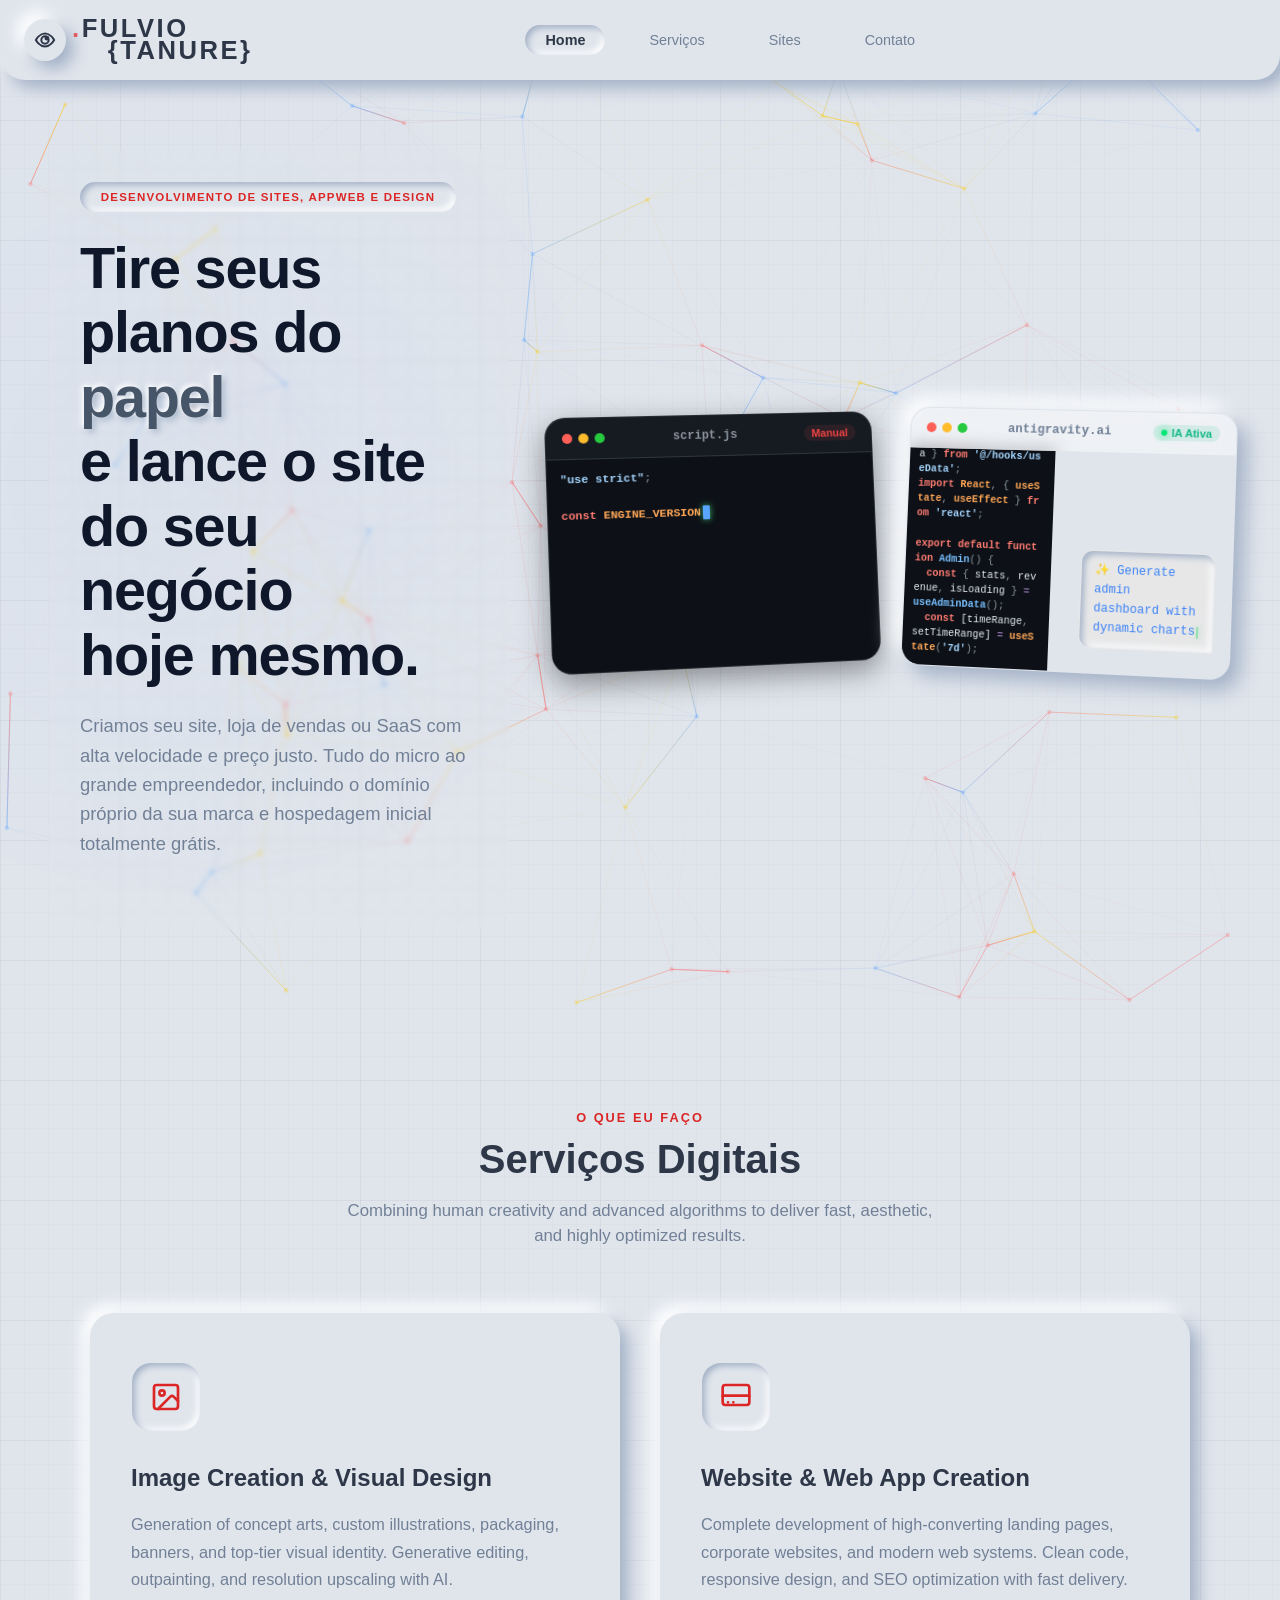
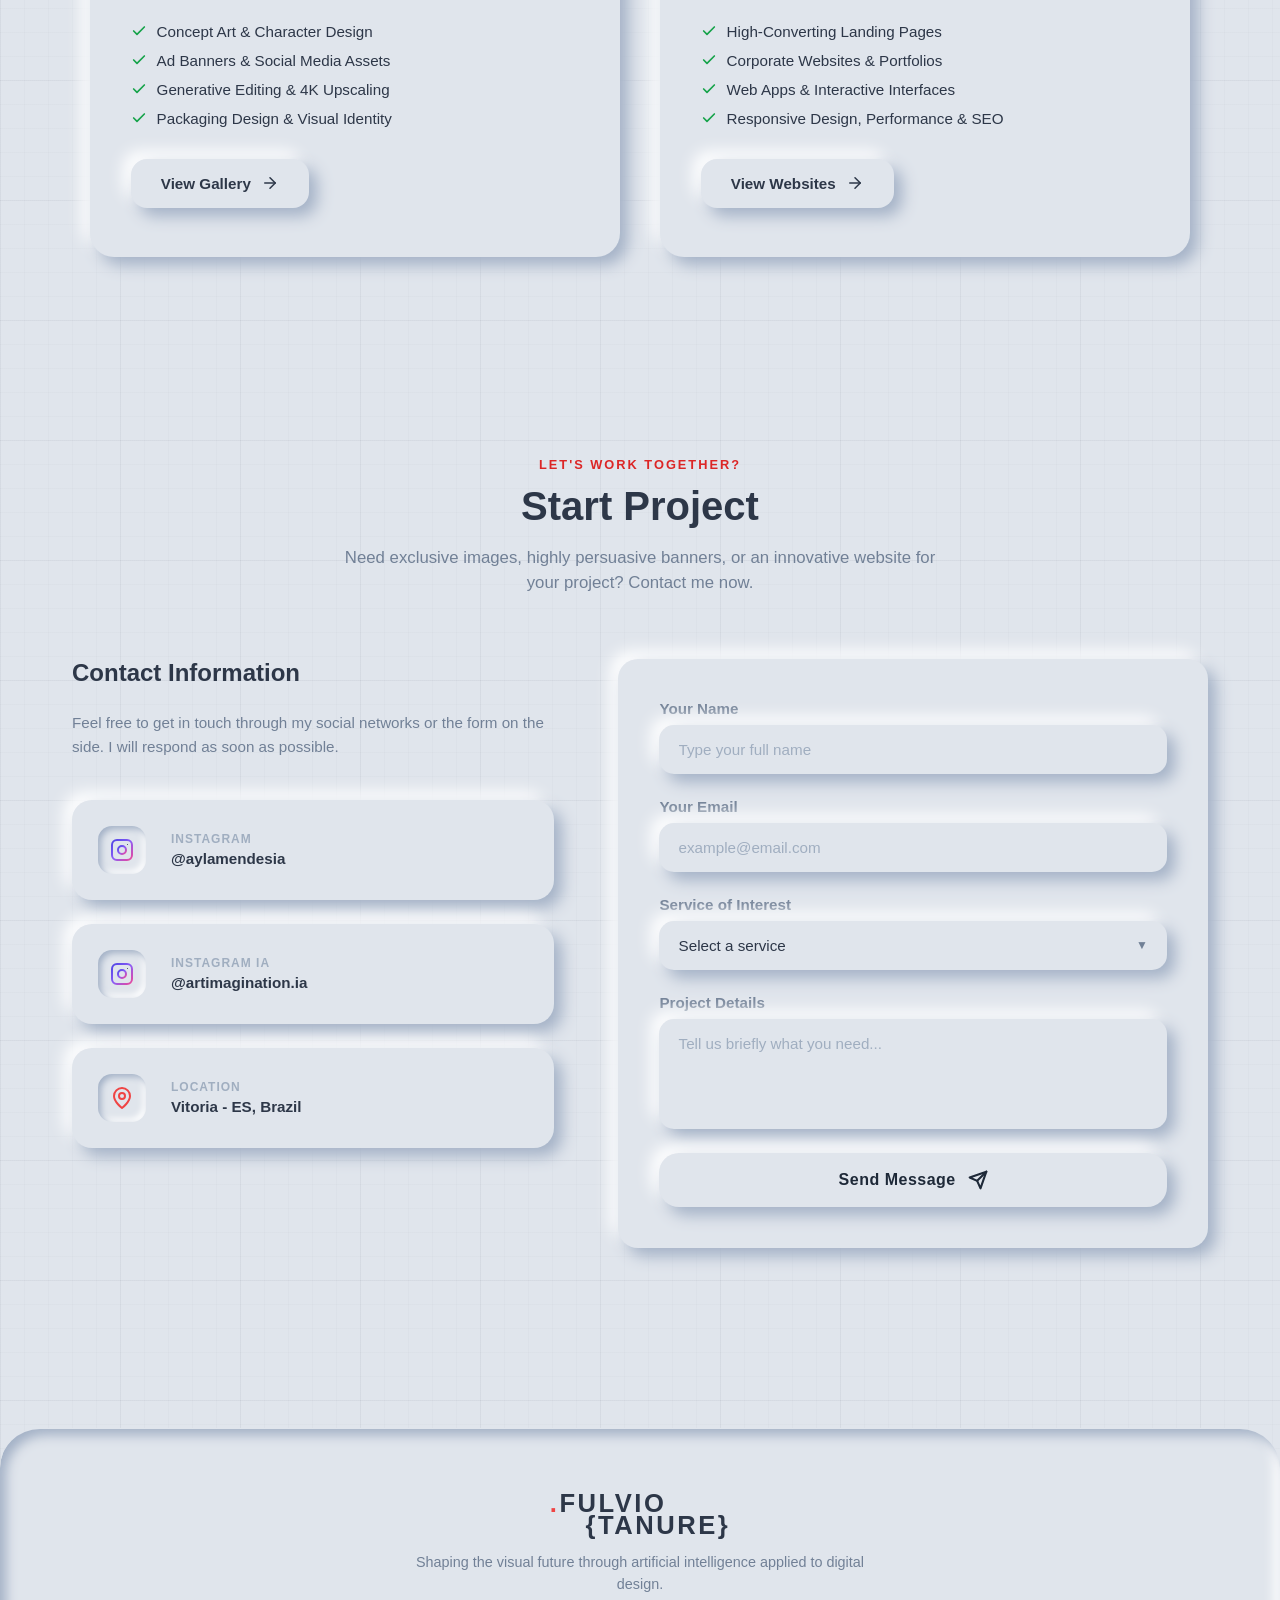
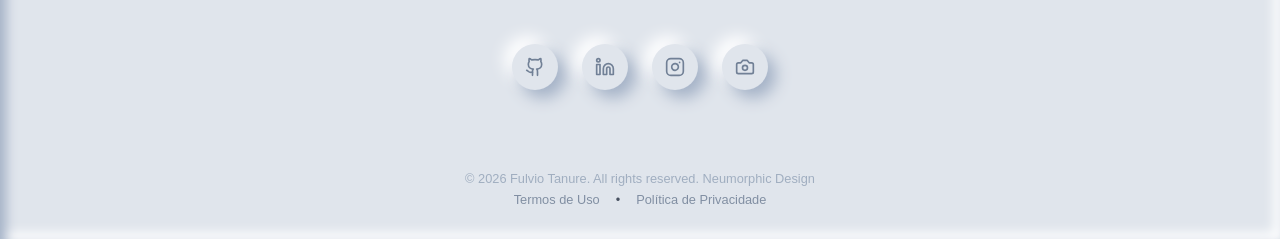
==== index.html @ 43467696 "feat: initialize portfolio site with photo collections, project assets, and core web pages" ====
<!DOCTYPE html>
<html lang="pt-BR">

<head>
    <meta charset="UTF-8">
    <meta name="viewport" content="width=device-width, initial-scale=1.0">
    <meta name="color-scheme" content="only light dark">
    <meta name="google-site-verification" content="googleee50579617c39c6c">
    <title>Fulvio Tanure | Design Digital, Criação de Sites & IA</title>
    <link rel="icon" type="image/png" href="img/favicon.png">
    <meta name="description"
        content="Portfólio de Fulvio Tanure - Especialista em criação de sites, lojas virtuais, SaaS, edição generativa e imagens de alto desempenho com Inteligência Artificial.">
    <meta name="keywords" content="Fulvio Tanure, Desenvolvimento de Sites, Criação de Sites, SaaS, AppWeb, Design por IA, Inteligência Artificial, Design Digital, wMacro, Fotografia, Vitória ES">
    <link rel="canonical" href="https://fulviotanure.com.br/">

    <!-- Open Graph / Facebook -->
    <meta property="og:type" content="website">
    <meta property="og:url" content="https://fulviotanure.com.br/">
    <meta property="og:title" content="Fulvio Tanure | Design Digital & IA">
    <meta property="og:description"
        content="Portfólio de Fulvio Tanure - Especialista em criação de imagens, banners, edição digital e sites de alto desempenho baseados em Inteligência Artificial.">
    <meta property="og:image" content="https://fulviotanure.com.br/img/concept-art-ratto.jpg">

    <!-- Twitter -->
    <meta property="twitter:card" content="summary_large_image">
    <meta property="twitter:url" content="https://fulviotanure.com.br/">
    <meta property="twitter:title" content="Fulvio Tanure | Design Digital & IA">
    <meta property="twitter:description"
        content="Portfólio de Fulvio Tanure - Especialista em criação de imagens, banners, edição digital e sites de alto desempenho baseados em Inteligência Artificial.">
    <meta property="twitter:image" content="https://fulviotanure.com.br/img/concept-art-ratto.jpg">

    <!-- Structured Data (JSON-LD) -->
    <script type="application/ld+json">
    {
      "@context": "https://schema.org",
      "@type": "Person",
      "name": "Fulvio Tanure",
      "url": "https://fulviotanure.com.br",
      "image": "https://fulviotanure.com.br/img/favicon.png",
      "sameAs": [
        "https://github.com/Fulviotanure",
        "https://www.instagram.com/tanure_photo",
        "https://www.instagram.com/aylamendesia",
        "https://www.instagram.com/artimagination.ia"
      ],
      "jobTitle": "Designer Digital & Especialista em Inteligência Artificial",
      "worksFor": {
        "@type": "Organization",
        "name": "Fulvio Tanure"
      },
      "address": {
        "@type": "PostalAddress",
        "addressLocality": "Vitória",
        "addressRegion": "ES",
        "addressCountry": "BR"
      }
    }
    </script>
    <!-- Google Fonts -->
    <link rel="preconnect" href="https://fonts.googleapis.com">
    <link rel="preconnect" href="https://fonts.gstatic.com" crossorigin>
    <link
        href="https://fonts.googleapis.com/css2?family=Outfit:wght@300;400;500;600;700;800&family=Inter:wght@300;400;500;600;700&display=swap"
        rel="stylesheet">
    <!-- Custom CSS -->
    <link rel="stylesheet" href="css/style.css?v=2.0">
    <link rel="stylesheet" href="css/home.css?v=2.0">
    <link rel="stylesheet" href="css/services.css?v=2.0">
    <link rel="stylesheet" href="css/portfolio.css?v=2.0">
    <link rel="stylesheet" href="css/contact.css?v=2.0">
</head>

<body class="light-theme">
    <!-- Skip Link para Navegação por Teclado -->
    <a href="#main-content" class="skip-link" data-i18n="accessibility.skip_link">Pular para o conteúdo principal</a>

    <!-- Background Elements for Glow Effects -->
    <div class="glow-bg glow-1"></div>
    <div class="glow-bg glow-2"></div>

    <!-- Global SVG Gradient Definitions (used by service & contact icons) -->
    <svg width="0" height="0" style="position:absolute;">
        <defs>
            <linearGradient id="avatar-grad" x1="0%" y1="0%" x2="100%" y2="100%">
                <stop offset="0%" stop-color="#4f46e5" />
                <stop offset="50%" stop-color="#8b5cf6" />
                <stop offset="100%" stop-color="#ec4899" />
            </linearGradient>
        </defs>
    </svg>

    <header class="header">
        <!-- High Contrast Toggle (Far Left Corner) -->
        <label class="toggle toggle-high-contrast" aria-label="Alternar alto contraste">
            <input type="checkbox" id="contrast-toggle-btn">
            <span class="button"></span>
            <span class="label">
                <svg aria-hidden="true" xmlns="http://www.w3.org/2000/svg" width="32" height="32" viewBox="0 0 24 24"
                    fill="none" stroke="currentColor" stroke-width="2.2" stroke-linecap="round" stroke-linejoin="round">
                    <path d="M2 12s4-7 10-7 10 7 10 7-4 7-10 7-10-7-10-7Z" />
                    <circle cx="12" cy="12" r="4" />
                    <circle cx="14" cy="10" r="1.5" fill="currentColor" />
                </svg>
            </span>
        </label>
        <div class="header-container">
            <div class="header-brand">
                <a href="#home" class="logo" id="logo-nav">
                    <span class="logo-line-1"><span class="logo-dot">.</span>FULVIO</span>
                    <span class="logo-line-2">{TANURE}</span>
                </a>
            </div>

            <!-- Central Nav Menu Pill (per reference image) -->
            <nav class="nav-menu nav-menu-pill" id="nav-menu">
                <a href="#home" class="nav-link active">Home</a>
                <a href="#services" class="nav-link">Serviços</a>
                <div class="nav-dropdown">
                    <a href="#portfolio" class="nav-link nav-dropdown-trigger">
                        Sites
                    </a>
                    <div class="nav-dropdown-menu">
                        <a href="PAGINAS/SITE_WMACRO/index.html" class="nav-dropdown-item">WMacro</a>
                        <a href="PAGINAS/SITE_FOTO/index.html" class="nav-dropdown-item">Fotografia</a>
                    </div>
                </div>
                <a href="#contact" class="nav-link">Contato</a>
            </nav>

            <div class="header-actions">

                <!-- Mobile Menu Button -->
                <button class="mobile-toggle" id="mobile-toggle" aria-label="Abrir menu" aria-expanded="false"
                    aria-controls="nav-menu">
                    <svg class="hamburger" viewBox="0 0 100 100" width="30" aria-hidden="true">
                        <line class="line top" x1="20" y1="35" x2="80" y2="35" stroke="currentColor" stroke-width="6"
                            stroke-linecap="round"></line>
                        <line class="line middle" x1="20" y1="50" x2="80" y2="50" stroke="currentColor" stroke-width="6"
                            stroke-linecap="round"></line>
                        <line class="line bottom" x1="20" y1="65" x2="80" y2="65" stroke="currentColor" stroke-width="6"
                            stroke-linecap="round"></line>
                    </svg>
                </button>
            </div>
        </div>
    </header>

    <main class="main-content" id="main-content">
        <!-- HERO SECTION -->
        <section id="home" class="hero-section">
            <canvas id="constellation-canvas" aria-hidden="true"></canvas>
            <div class="hero-container">
                <div class="hero-text-block">
                    <div class="tag-badge">DESENVOLVIMENTO DE SITES, APPWEB E DESIGN</div>
                    <h1 class="hero-title">
                        Tire seus planos do <span class="text-raised">papel</span><br>
                        e lance o site do seu negócio<br>
                        hoje mesmo.
                    </h1>
                    <p class="hero-subtitle">
                        Criamos seu site, loja de vendas ou SaaS com alta velocidade e preço justo.
                        Tudo do micro ao grande empreendedor, incluindo o domínio próprio da sua marca e
                        hospedagem inicial totalmente grátis.
                    </p>
                </div>

                <!-- HERO FLOATING NEUMORPHIC COMPARISON CARDS -->
                <div class="hero-floating-cards-wrapper">
                    <!-- CARD 1: TRADITIONAL DEVELOPMENT (BLACK THEME WITH REALTIME TYPEWRITER) -->
                    <div class="hero-card hero-card-trad btn-neu dark-code-card">
                        <div class="hero-card-header">
                            <div class="mac-dots">
                                <span class="mac-dot red"></span>
                                <span class="mac-dot yellow"></span>
                                <span class="mac-dot green"></span>
                            </div>
                            <span class="hero-card-title">script.js</span>
                            <span class="hero-card-badge badge-trad">Manual</span>
                        </div>
                        <div class="hero-card-body dark-code-body" id="trad-code-body">
                            <!-- Code typed in real-time by JS -->
                        </div>
                    </div>

                    <!-- CARD 2: AI-POWERED DEVELOPMENT -->
                    <div class="hero-card hero-card-ai btn-neu">
                        <div class="hero-card-header">
                            <div class="mac-dots">
                                <span class="mac-dot red"></span>
                                <span class="mac-dot yellow"></span>
                                <span class="mac-dot green"></span>
                            </div>
                            <span class="hero-card-title">antigravity.ai</span>
                            <span class="hero-card-badge badge-ai">
                                <span class="pulse-dot"></span> IA Ativa
                            </span>
                        </div>
                        <div class="hero-card-body ai-split-layout">
                            <div class="ai-split-left">
                                <div class="ai-fast-code dark-code-body" id="ai-fast-code"></div>
                                <div class="ai-vibe-preview" id="ai-vibe-preview" style="display: none;"></div>
                            </div>
                            <div class="ai-split-right">
                                <div class="ai-chat-bubble">
                                    <span class="ai-icon">✨</span>
                                    <span class="ai-prompt-text" id="ai-prompt-text"></span>
                                </div>
                            </div>
                        </div>
                    </div>
                </div>
            </div>
        </section>

        <!-- SERVICES SECTION -->
        <section id="services" class="services-section">
            <div class="container-width">
                <div class="section-header text-center">
                    <span class="sub-title">O QUE EU FAÇO</span>
                    <h2 class="section-title">Serviços Digitais</h2>
                    <p class="section-desc" data-i18n="services.desc">
                        Combinando criatividade humana e algoritmos avançados para entregar resultados rápidos,
                        estéticos e altamente otimizados.
                    </p>
                </div>

                <div class="services-grid">
                    <!-- Service 1: Criação de Imagens -->
                    <div class="service-card btn-neu">
                        <div class="service-card-header">
                            <div class="service-icon-wrapper">
                                <svg xmlns="http://www.w3.org/2000/svg" width="32" height="32" viewBox="0 0 24 24"
                                    fill="none" stroke="#dc2626" stroke-width="2" stroke-linecap="round"
                                    stroke-linejoin="round" class="service-icon">
                                    <rect width="18" height="18" x="3" y="3" rx="2" ry="2" />
                                    <circle cx="9" cy="9" r="2" />
                                    <path d="m21 15-3.086-3.086a2 2 0 0 0-2.828 0L6 21" />
                                </svg>
                            </div>
                            <h3 class="service-card-title" data-i18n="services.s1_title">Criação de Imagens & Design
                                Visual</h3>
                            <p class="service-card-text" data-i18n="services.s1_text">
                                Geração de artes conceituais, ilustrações personalizadas, embalagens, banners e
                                identidade visual de alto nível. Edição generativa, expansão de bordas e aumento de
                                resolução com IA.
                            </p>
                            <ul class="service-features-list">
                                <li class="service-feature-item">
                                    <svg class="service-feature-icon" xmlns="http://www.w3.org/2000/svg" width="16"
                                        height="16" viewBox="0 0 24 24" fill="none" stroke="#16a34a" stroke-width="2.5"
                                        stroke-linecap="round" stroke-linejoin="round">
                                        <polyline points="20 6 9 17 4 12"></polyline>
                                    </svg>
                                    <span data-i18n="services.s1_f1">Concept Art & Character Design</span>
                                </li>
                                <li class="service-feature-item">
                                    <svg class="service-feature-icon" xmlns="http://www.w3.org/2000/svg" width="16"
                                        height="16" viewBox="0 0 24 24" fill="none" stroke="#16a34a" stroke-width="2.5"
                                        stroke-linecap="round" stroke-linejoin="round">
                                        <polyline points="20 6 9 17 4 12"></polyline>
                                    </svg>
                                    <span data-i18n="services.s1_f2">Banners Publicitários & Social Media</span>
                                </li>
                                <li class="service-feature-item">
                                    <svg class="service-feature-icon" xmlns="http://www.w3.org/2000/svg" width="16"
                                        height="16" viewBox="0 0 24 24" fill="none" stroke="#16a34a" stroke-width="2.5"
                                        stroke-linecap="round" stroke-linejoin="round">
                                        <polyline points="20 6 9 17 4 12"></polyline>
                                    </svg>
                                    <span data-i18n="services.s1_f3">Edição Generativa & Upscaling 4K</span>
                                </li>
                                <li class="service-feature-item">
                                    <svg class="service-feature-icon" xmlns="http://www.w3.org/2000/svg" width="16"
                                        height="16" viewBox="0 0 24 24" fill="none" stroke="#16a34a" stroke-width="2.5"
                                        stroke-linecap="round" stroke-linejoin="round">
                                        <polyline points="20 6 9 17 4 12"></polyline>
                                    </svg>
                                    <span data-i18n="services.s1_f4">Design de Embalagens & Identidade Visual</span>
                                </li>
                            </ul>
                        </div>
                        <button id="btn-open-gallery" class="service-card-btn btn-neu" type="button">
                            <span data-i18n="services.btn_gallery">Ver Galeria</span>
                            <svg class="btn-icon" xmlns="http://www.w3.org/2000/svg" width="18" height="18"
                                viewBox="0 0 24 24" fill="none" stroke="currentColor" stroke-width="2"
                                stroke-linecap="round" stroke-linejoin="round">
                                <line x1="5" y1="12" x2="19" y2="12"></line>
                                <polyline points="12 5 19 12 12 19"></polyline>
                            </svg>
                        </button>
                    </div>

                    <!-- Service 2: Criação de Sites -->
                    <div class="service-card btn-neu">
                        <div class="service-card-header">
                            <div class="service-icon-wrapper">
                                <svg xmlns="http://www.w3.org/2000/svg" width="32" height="32" viewBox="0 0 24 24"
                                    fill="none" stroke="#dc2626" stroke-width="2" stroke-linecap="round"
                                    stroke-linejoin="round" class="service-icon">
                                    <rect width="20" height="15" x="2" y="3" rx="2" />
                                    <line x1="2" x2="22" y1="11" y2="11" />
                                    <path d="M6 16h.01M10 16h.01" />
                                </svg>
                            </div>
                            <h3 class="service-card-title" data-i18n="services.s2_title">Criação de Sites & Web Apps
                            </h3>
                            <p class="service-card-text" data-i18n="services.s2_text">
                                Desenvolvimento completo de landing pages de alta conversão, sites institucionais e
                                sistemas web modernos. Código limpo, design responsivo e otimização para SEO com entrega
                                rápida.
                            </p>
                            <ul class="service-features-list">
                                <li class="service-feature-item">
                                    <svg class="service-feature-icon" xmlns="http://www.w3.org/2000/svg" width="16"
                                        height="16" viewBox="0 0 24 24" fill="none" stroke="#16a34a" stroke-width="2.5"
                                        stroke-linecap="round" stroke-linejoin="round">
                                        <polyline points="20 6 9 17 4 12"></polyline>
                                    </svg>
                                    <span data-i18n="services.s2_f1">Landing Pages de Alta Conversão</span>
                                </li>
                                <li class="service-feature-item">
                                    <svg class="service-feature-icon" xmlns="http://www.w3.org/2000/svg" width="16"
                                        height="16" viewBox="0 0 24 24" fill="none" stroke="#16a34a" stroke-width="2.5"
                                        stroke-linecap="round" stroke-linejoin="round">
                                        <polyline points="20 6 9 17 4 12"></polyline>
                                    </svg>
                                    <span data-i18n="services.s2_f2">Sites Institucionais & Portfólios</span>
                                </li>
                                <li class="service-feature-item">
                                    <svg class="service-feature-icon" xmlns="http://www.w3.org/2000/svg" width="16"
                                        height="16" viewBox="0 0 24 24" fill="none" stroke="#16a34a" stroke-width="2.5"
                                        stroke-linecap="round" stroke-linejoin="round">
                                        <polyline points="20 6 9 17 4 12"></polyline>
                                    </svg>
                                    <span data-i18n="services.s2_f3">Web Apps & Interfaces Interativas</span>
                                </li>
                                <li class="service-feature-item">
                                    <svg class="service-feature-icon" xmlns="http://www.w3.org/2000/svg" width="16"
                                        height="16" viewBox="0 0 24 24" fill="none" stroke="#16a34a" stroke-width="2.5"
                                        stroke-linecap="round" stroke-linejoin="round">
                                        <polyline points="20 6 9 17 4 12"></polyline>
                                    </svg>
                                    <span data-i18n="services.s2_f4">Design Responsivo, Performance & SEO</span>
                                </li>
                            </ul>
                        </div>
                        <button id="btn-open-sites" class="service-card-btn btn-neu" type="button">
                            <span data-i18n="services.btn_sites">Ver Sites</span>
                            <svg class="btn-icon" xmlns="http://www.w3.org/2000/svg" width="18" height="18"
                                viewBox="0 0 24 24" fill="none" stroke="currentColor" stroke-width="2"
                                stroke-linecap="round" stroke-linejoin="round">
                                <line x1="5" y1="12" x2="19" y2="12"></line>
                                <polyline points="12 5 19 12 12 19"></polyline>
                            </svg>
                        </button>
                    </div>
                </div>
            </div>
        </section>

        <!-- CONTACT SECTION -->
        <section id="contact" class="contact-section">
            <div class="container-width">
                <div class="section-header text-center">
                    <span class="sub-title" data-i18n="contact.sub">VAMOS TRABALHAR JUNTOS?</span>
                    <h2 class="section-title" data-i18n="contact.title">Iniciar Projeto</h2>
                    <p class="section-desc" data-i18n="contact.desc">
                        Precisa de imagens exclusivas, banners altamente persuasivos ou de um site inovador para o seu
                        projeto? Entre em contato agora.
                    </p>
                </div>

                <div class="contact-grid">
                    <div class="contact-info-block">
                        <h3 class="info-title" data-i18n="contact.info_title">Informações de Contato</h3>
                        <p class="info-desc" data-i18n="contact.info_desc">Sinta-se livre para entrar em contato através
                            das minhas redes ou do formulário ao lado. Responderemos o mais breve possível.</p>

                        <div class="contact-cards-stack">
                            <a href="https://www.instagram.com/aylamendesia?utm_source=qr&igsh=dGhhbnByc2MzbnNy"
                                target="_blank" rel="noopener noreferrer" class="contact-info-card btn-neu">
                                <div class="info-card-icon">
                                    <svg xmlns="http://www.w3.org/2000/svg" width="24" height="24" viewBox="0 0 24 24"
                                        fill="none" stroke="url(#avatar-grad)" stroke-width="2" stroke-linecap="round"
                                        stroke-linejoin="round">
                                        <rect x="2" y="2" width="20" height="20" rx="5" ry="5" />
                                        <circle cx="12" cy="12" r="4" />
                                        <circle cx="17.5" cy="6.5" r="0.5" fill="currentColor" stroke="none" />
                                    </svg>
                                </div>
                                <div class="info-card-content">
                                    <span class="info-label">Instagram</span>
                                    <span class="info-value">@aylamendesia</span>
                                </div>
                            </a>

                            <a href="https://www.instagram.com/artimagination.ia?utm_source=qr&igsh=MTVlbXhjYnJoaWRzOA=="
                                target="_blank" rel="noopener noreferrer" class="contact-info-card btn-neu">
                                <div class="info-card-icon">
                                    <svg xmlns="http://www.w3.org/2000/svg" width="24" height="24" viewBox="0 0 24 24"
                                        fill="none" stroke="url(#avatar-grad)" stroke-width="2" stroke-linecap="round"
                                        stroke-linejoin="round">
                                        <rect x="2" y="2" width="20" height="20" rx="5" ry="5" />
                                        <circle cx="12" cy="12" r="4" />
                                        <circle cx="17.5" cy="6.5" r="0.5" fill="currentColor" stroke="none" />
                                    </svg>
                                </div>
                                <div class="info-card-content">
                                    <span class="info-label">Instagram IA</span>
                                    <span class="info-value">@artimagination.ia</span>
                                </div>
                            </a>

                            <a href="https://maps.google.com/?q=Vitória+-+ES,+Brasil" target="_blank"
                                rel="noopener noreferrer" class="contact-info-card btn-neu">
                                <div class="info-card-icon">
                                    <svg xmlns="http://www.w3.org/2000/svg" width="24" height="24" viewBox="0 0 24 24"
                                        fill="none" stroke="#ef4444" stroke-width="2" stroke-linecap="round"
                                        stroke-linejoin="round">
                                        <path d="M20 10c0 6-8 12-8 12s-8-6-8-12a8 8 0 0 1 16 0Z" />
                                        <circle cx="12" cy="10" r="3" />
                                    </svg>
                                </div>
                                <div class="info-card-content">
                                    <span class="info-label" data-i18n="contact.card_location_label">Localização</span>
                                    <span class="info-value" data-i18n="contact.card_location_value">Vitória - ES,
                                        Brasil</span>
                                </div>
                            </a>
                        </div>
                    </div>

                    <div class="contact-form-block">
                        <form id="contact-form" class="contact-form btn-neu">
                            <div class="form-row">
                                <div class="form-group">
                                    <label for="form-name" class="input-label" data-i18n="contact.form_name_label">Seu
                                        Nome</label>
                                    <input type="text" id="form-name" class="input" required
                                        data-i18n-placeholder="contact.form_name_placeholder"
                                        placeholder="Digite seu nome completo">
                                </div>
                            </div>

                            <div class="form-row">
                                <div class="form-group">
                                    <label for="form-email" class="input-label" data-i18n="contact.form_email_label">Seu
                                        E-mail</label>
                                    <input type="email" id="form-email" class="input" required
                                        data-i18n-placeholder="contact.form_email_placeholder"
                                        placeholder="exemplo@email.com">
                                </div>
                            </div>

                            <div class="form-row">
                                <div class="form-group">
                                    <label for="form-service" class="input-label"
                                        data-i18n="contact.form_service_label">Serviço de Interesse</label>
                                    <div class="custom-select-wrapper" id="custom-service-select">
                                        <div class="custom-select-trigger input select-neu">
                                            <span class="custom-select-text"
                                                data-i18n="contact.form_service_placeholder">Selecione um serviço</span>
                                            <span class="custom-select-arrow">▼</span>
                                        </div>
                                        <div class="custom-select-options"
                                            style="box-shadow: 0 10px 25px rgba(0,0,0,0.1); border: 1px solid var(--border-color);">
                                            <div class="custom-option" data-value="images"
                                                data-i18n="contact.form_service_images">Criação de Imagens e Arte
                                                Digital</div>
                                            <div class="custom-option" data-value="banners"
                                                data-i18n="contact.form_service_banners">Design de Banners & Anúncios
                                            </div>
                                            <div class="custom-option" data-value="editing"
                                                data-i18n="contact.form_service_editing">Edição e Tratamento de Imagens
                                            </div>
                                            <div class="custom-option" data-value="sites"
                                                data-i18n="contact.form_service_sites">Desenvolvimento de Websites</div>
                                            <div class="custom-option" data-value="other"
                                                data-i18n="contact.form_service_other">Outro Projeto Baseado em IA</div>
                                        </div>
                                        <input type="hidden" id="form-service" required>
                                    </div>
                                </div>
                            </div>

                            <div class="form-row">
                                <div class="form-group">
                                    <label for="form-message" class="input-label"
                                        data-i18n="contact.form_message_label">Detalhes do seu Projeto</label>
                                    <textarea id="form-message" class="input" required
                                        data-i18n-placeholder="contact.form_message_placeholder"
                                        placeholder="Conte-nos brevemente o que você precisa..."></textarea>
                                </div>
                            </div>

                            <button type="submit" class="btn btn-creations btn-neu btn-block">
                                <span class="btn-text" data-i18n="contact.form_send">Enviar Mensagem</span>
                                <svg class="btn-icon btn-icon-send" xmlns="http://www.w3.org/2000/svg" width="20"
                                    height="20" viewBox="0 0 24 24" fill="none" stroke="currentColor" stroke-width="2.5"
                                    stroke-linecap="round" stroke-linejoin="round">
                                    <line x1="22" y1="2" x2="11" y2="13" />
                                    <polygon points="22 2 15 22 11 13 2 9 22 2" />
                                </svg>
                            </button>
                        </form>
                    </div>
                </div>
            </div>
        </section>

        <!-- FOOTER -->
        <footer class="footer btn-neu inset">
            <div class="footer-container">
                <div class="footer-branding">
                    <a href="#home" class="logo">
                        <span class="logo-line-1"><span class="logo-dot">.</span>FULVIO</span>
                        <span class="logo-line-2">{TANURE}</span>
                    </a>
                    <p class="footer-motto" data-i18n="footer.motto">Modelando o futuro visual através da inteligência
                        artificial aplicada ao design digital.</p>
                </div>

                <div class="footer-socials">
                    <!-- Social Links -->
                    <a href="https://github.com/Fulviotanure" target="_blank" rel="noopener noreferrer"
                        class="social-icon btn-neu" aria-label="GitHub">
                        <svg xmlns="http://www.w3.org/2000/svg" width="20" height="20" viewBox="0 0 24 24" fill="none"
                            stroke="currentColor" stroke-width="2" stroke-linecap="round" stroke-linejoin="round">
                            <path
                                d="M15 22v-4a4.8 4.8 0 0 0-1-3.5c3 0 6-2 6-5.5.08-1.25-.27-2.48-1-3.5.28-1.15.28-2.35 0-3.5 0 0-1 0-3 1.5-2.64-.5-5.36-.5-8 0C6 2 5 2 5 2c-.3 1.15-.3 2.35 0 3.5A5.403 5.403 0 0 0 4 9c0 3.5 3 5.5 6 5.5-.39.49-.68 1.05-.85 1.65-.17.6-.22 1.23-.15 1.85v4" />
                            <path d="M9 18c-4.51 2-5-2-7-2" />
                        </svg>
                    </a>
                    <a href="https://www.linkedin.com/in/fulvio-tanure-78064a66/" target="_blank"
                        rel="noopener noreferrer" class="social-icon btn-neu" aria-label="LinkedIn">
                        <svg xmlns="http://www.w3.org/2000/svg" width="20" height="20" viewBox="0 0 24 24" fill="none"
                            stroke="currentColor" stroke-width="2" stroke-linecap="round" stroke-linejoin="round">
                            <path d="M16 8a6 6 0 0 1 6 6v7h-4v-7a2 2 0 0 0-2-2 2 2 0 0 0-2 2v7h-4v-7a6 6 0 0 1 6-6z" />
                            <rect width="4" height="12" x="2" y="9" />
                            <circle cx="4" cy="4" r="2" />
                        </svg>
                    </a>
                    <a href="https://www.instagram.com/tanure_photo" target="_blank" rel="noopener noreferrer"
                        class="social-icon btn-neu" aria-label="Instagram @tanure_photo">
                        <svg xmlns="http://www.w3.org/2000/svg" width="20" height="20" viewBox="0 0 24 24" fill="none"
                            stroke="currentColor" stroke-width="2" stroke-linecap="round" stroke-linejoin="round">
                            <rect width="20" height="20" x="2" y="2" rx="5" ry="5" />
                            <path d="M16 11.37A4 4 0 1 1 12.63 8 4 4 0 0 1 16 11.37z" />
                            <line x1="17.5" x2="17.51" y1="6.5" y2="6.5" />
                        </svg>
                    </a>
                    <a href="PAGINAS/SITE_FOTO/index.html" class="social-icon btn-neu"
                        aria-label="Portfólio de Fotografia" title="Ver portfólio fotográfico">
                        <svg xmlns="http://www.w3.org/2000/svg" width="20" height="20" viewBox="0 0 24 24" fill="none"
                            stroke="currentColor" stroke-width="2" stroke-linecap="round" stroke-linejoin="round">
                            <path
                                d="M14.5 4h-5L7 7H4a2 2 0 0 0-2 2v9a2 2 0 0 0 2 2h16a2 2 0 0 0 2-2V9a2 2 0 0 0-2-2h-3l-2.5-3z" />
                            <circle cx="12" cy="13" r="3" />
                        </svg>
                    </a>
                </div>

                <div class="footer-bottom">
                    <p data-i18n="footer.copy">© 2026 Fulvio Tanure. Todos os direitos reservados.</p>
                    <div class="footer-legal-links" style="margin-top: 6px; font-size: 0.8rem; display: flex; gap: 1rem; justify-content: center; opacity: 0.85;">
                        <a href="termos.html" style="color: var(--text-secondary); text-decoration: none; transition: color 0.2s ease;">Termos de Uso</a>
                        <span>•</span>
                        <a href="privacidade.html" style="color: var(--text-secondary); text-decoration: none; transition: color 0.2s ease;">Política de Privacidade</a>
                    </div>
                </div>
            </div>
        </footer>

        <!-- GALLERY 3x2 LIST MODAL -->
        <div id="gallery-list-modal" class="modal-overlay">
            <div class="gallery-modal-card btn-neu">
                <div class="gallery-modal-header">
                    <h2 class="gallery-modal-title" data-i18n="gallery.modal_title">Galeria de Imagens</h2>
                    <button id="gallery-modal-close" class="modal-close-btn btn-neu" aria-label="Fechar">
                        <svg xmlns="http://www.w3.org/2000/svg" width="24" height="24" viewBox="0 0 24 24" fill="none"
                            stroke="currentColor" stroke-width="2" stroke-linecap="round" stroke-linejoin="round">
                            <line x1="18" y1="6" x2="6" y2="18"></line>
                            <line x1="6" y1="6" x2="18" y2="18"></line>
                        </svg>
                    </button>
                </div>
                <div class="gallery-grid-3x2">
                    <!-- Item 1 -->
                    <div class="gallery-grid-item btn-neu" data-item-id="1" data-title="Arte Conceito"
                        data-img="img/concept-art-ratto.jpg"
                        data-desc="A Arte Conceito é o alicerce visual para a idealização de universos, cenários e personagens. Através da exploração de formas, proporções, atmosferas e vestimentas, este processo estabelece a direção artística e a identidade estética fundamentais que guiarão toda a produção visual de um projeto criativo."
                        data-tags="Concept Art,Character Design">
                        <div class="gallery-item-img-wrap">
                            <img src="img/concept-art-ratto.jpg" alt="Arte Conceito" loading="lazy">
                        </div>
                        <h4 class="gallery-item-title">Arte Conceito</h4>
                    </div>

                    <!-- Item 2 -->
                    <div class="gallery-grid-item btn-neu" data-item-id="2" data-title="Conceito Criativo de Marcas"
                        data-img="img/creative-concept-packaging.jpg"
                        data-desc="O Conceito Criativo de Marcas materializa os valores e a essência de um negócio em elementos visuais e sensoriais tangíveis. Envolve o desenvolvimento de embalagens inteligentes, texturas e mockups que geram valor de marca e criam uma conexão emocional e tátil única com o cliente."
                        data-tags="Packaging,Brand Identity">
                        <div class="gallery-item-img-wrap">
                            <img src="img/creative-concept-packaging.jpg" alt="Conceito Criativo de Marcas"
                                loading="lazy">
                        </div>
                        <h4 class="gallery-item-title">Conceito Criativo de Marcas</h4>
                    </div>

                    <!-- Item 3 -->
                    <div class="gallery-grid-item btn-neu" data-item-id="3" data-title="Design de Logos"
                        data-img="img/marmitas-logo.jpg"
                        data-desc="A criação de logotipos e identidades visuais consiste em sintetizar o propósito de uma empresa em símbolos memoráveis. O foco é projetar marcas inteligentes, minimalistas e dinâmicas que garantam excelente legibilidade, adaptabilidade em diferentes meios e forte apelo estético."
                        data-tags="Logo Design,Branding" data-bg="white">
                        <div class="gallery-item-img-wrap" style="background-color: white;">
                            <img src="img/marmitas-logo.jpg" alt="Design de Logos" loading="lazy">
                        </div>
                        <h4 class="gallery-item-title">Design de Logos</h4>
                    </div>

                    <!-- Item 4 -->
                    <div class="gallery-grid-item btn-neu" data-item-id="4" data-title="Banner Web Publicidade"
                        data-img="img/marmitas-ad-banner.jpg"
                        data-desc="Criação de banners digitais otimizados para alta conversão em campanhas de tráfego pago. Integração de copywriting persuasivo e design atraente gerado por IA."
                        data-tags="Social Ads,Performance">
                        <div class="gallery-item-img-wrap">
                            <img src="img/marmitas-ad-banner.jpg" alt="Banner Web Publicidade" loading="lazy">
                        </div>
                        <h4 class="gallery-item-title">Banner Web Publicidade</h4>
                    </div>

                    <!-- Item 5 -->
                    <div class="gallery-grid-item btn-neu" data-item-id="5" data-title="Modificação de Imagem"
                        data-img="img/editing-inpainting.png"
                        data-desc="Alteração avançada de imagens utilizando IA generativa. Adição e remoção de elementos complexos, troca de fundos e ajustes de iluminação sem perder o realismo."
                        data-tags="Inpainting,Edição IA">
                        <div class="gallery-item-img-wrap">
                            <img src="img/editing-inpainting.png" alt="Modificação de Imagem" loading="lazy">
                        </div>
                        <h4 class="gallery-item-title">Modificação de Imagem</h4>
                    </div>

                    <!-- Item 6 -->
                    <div class="gallery-grid-item btn-neu" data-item-id="6" data-title="Restauração de Fotos"
                        data-img="img/photo-restoration.png"
                        data-desc="Restauração digital de fotografias antigas ou danificadas. Recuperação de detalhes perdidos, remoção de ruídos, arranhões e colorização inteligente por IA."
                        data-tags="Upscaling,Colorização">
                        <div class="gallery-item-img-wrap">
                            <img src="img/photo-restoration.png" alt="Restauração de Fotos" loading="lazy">
                        </div>
                        <h4 class="gallery-item-title">Restauração de Fotos</h4>
                    </div>
                </div>
            </div>
        </div>

        <!-- SITES LIST MODAL -->
        <div id="sites-list-modal" class="modal-overlay">
            <div class="gallery-modal-card btn-neu">
                <div class="gallery-modal-header">
                    <h2 class="gallery-modal-title" data-i18n="sites.modal_title">Criação de Sites</h2>
                    <button id="sites-modal-close" class="modal-close-btn btn-neu" aria-label="Fechar">
                        <svg xmlns="http://www.w3.org/2000/svg" width="24" height="24" viewBox="0 0 24 24" fill="none"
                            stroke="currentColor" stroke-width="2" stroke-linecap="round" stroke-linejoin="round">
                            <line x1="18" y1="6" x2="6" y2="18"></line>
                            <line x1="6" y1="6" x2="18" y2="18"></line>
                        </svg>
                    </button>
                </div>
                <div class="gallery-grid-3x2">
                    <a href="PAGINAS/SITE_WMACRO/index.html" class="gallery-grid-item btn-neu"
                        style="text-decoration: none;">
                        <div class="gallery-item-img-wrap">
                            <img src="img/wmacro-dashboard.png" alt="WMacro Web Application" loading="lazy">
                        </div>
                        <h4 class="gallery-item-title" data-i18n="sites.wmacro">WMacro</h4>
                    </a>
                    <a href="PAGINAS/SITE_FOTO/index.html" class="gallery-grid-item btn-neu"
                        style="text-decoration: none;">
                        <div class="gallery-item-img-wrap">
                            <img src="img/foto-portfolio.png" alt="Portfólio Fotografia" loading="lazy">
                        </div>
                        <h4 class="gallery-item-title" data-i18n="sites.fotografias">Fotografias</h4>
                    </a>
                    <a href="#contact" id="sites-contact-link" class="gallery-grid-item btn-neu"
                        style="text-decoration: none;">
                        <div class="gallery-item-img-wrap animated-landing-slideshow">
                            <!-- Slide 1: SaaS Analytics Dark -->
                            <div class="slide-item slide-1 mini-ui dark" style="gap:4px; padding:8px; border-radius:0;">
                                <div class="mini-nav"
                                    style="background:rgba(6,182,212,0.1); border-radius:4px; height: 20px;">
                                    <div class="mini-title"
                                        style="width:35%; background:linear-gradient(90deg,#06b6d4,#3b82f6);"></div>
                                    <div style="width:8px;height:8px;border-radius:50%;background:#22c55e;"></div>
                                </div>
                                <div class="mini-grid" style="grid-template-columns:1fr 1fr 1fr 1fr; gap:6px;">
                                    <div class="mini-card"
                                        style="background:#0f172a;border:1px solid rgba(6,182,212,0.2);height:30px;">
                                    </div>
                                    <div class="mini-card"
                                        style="background:#0f172a;border:1px solid rgba(6,182,212,0.2);height:30px;">
                                    </div>
                                    <div class="mini-card"
                                        style="background:#0f172a;border:1px solid rgba(6,182,212,0.2);height:30px;">
                                    </div>
                                    <div class="mini-card"
                                        style="background:#0f172a;border:1px solid rgba(6,182,212,0.2);height:30px;">
                                    </div>
                                </div>
                                <div class="mini-card"
                                    style="background:#0f172a; border:1px solid rgba(255,255,255,0.05); flex:1; display:flex; flex-direction:column; gap:6px; justify-content:center;">
                                    <div class="ai-preview-chart"
                                        style="width:90%; height:8px; background:linear-gradient(90deg,#06b6d4,#3b82f6);">
                                    </div>
                                    <div class="ai-preview-chart"
                                        style="width:60%; height:8px; background:linear-gradient(90deg,#8b5cf6,#ec4899);">
                                    </div>
                                    <div class="ai-preview-chart"
                                        style="width:75%; height:8px; background:linear-gradient(90deg,#10b981,#06b6d4);">
                                    </div>
                                </div>
                            </div>

                            <!-- Slide 2: E-commerce Minimalista -->
                            <div class="slide-item slide-2 mini-ui"
                                style="background: #fff; padding: 8px; border-radius:0;">
                                <div class="mini-nav"
                                    style="background: transparent; border-bottom: 1px solid #e2e8f0; border-radius: 0; height: 20px;">
                                    <div class="mini-title" style="width:30%; background:#1e293b;"></div>
                                    <div class="mini-nav-dots">
                                        <div class="mini-nav-dot" style="background:#1e293b;"></div>
                                    </div>
                                </div>
                                <div class="mini-grid" style="grid-template-columns: 1fr 1fr 1fr; gap: 6px;">
                                    <div class="mini-card" style="height:60px; background:#f1f5f9; border:none;"></div>
                                    <div class="mini-card" style="height:60px; background:#f1f5f9; border:none;"></div>
                                    <div class="mini-card" style="height:60px; background:#f1f5f9; border:none;"></div>
                                </div>
                                <div class="mini-sub" style="margin: 8px auto; background:#64748b; width:40%;"></div>
                            </div>

                            <!-- Slide 3: Neumorphic Portfolio -->
                            <div class="slide-item slide-3 mini-ui"
                                style="background: #e2e8f0; padding: 8px; gap: 8px; border-radius:0;">
                                <div class="mini-hero" style="background: transparent; padding: 0;">
                                    <div class="mini-title" style="width: 40%; background: #64748b; height:12px;"></div>
                                </div>
                                <div style="display:flex; justify-content:center; gap:12px; margin-top: 10px;">
                                    <div class="mini-btn"
                                        style="background:#e2e8f0; box-shadow: 3px 3px 6px #cbd5e1, -3px -3px 6px #f8fafc; border-radius: 20px; width:70px; height: 24px;">
                                    </div>
                                    <div class="mini-btn"
                                        style="background:#e2e8f0; box-shadow: inset 3px 3px 6px #cbd5e1, inset -3px -3px 6px #f8fafc; border-radius: 20px; width:70px; height: 24px;">
                                    </div>
                                </div>
                                <div class="mini-card"
                                    style="background: #e2e8f0; box-shadow: 4px 4px 8px #cbd5e1, -4px -4px 8px #f8fafc; border:none; height: 40px; margin-top: 10px;">
                                </div>
                            </div>

                            <!-- Slide 4: Real Estate Glassmorphism -->
                            <div class="slide-item slide-4 mini-ui"
                                style="background: linear-gradient(135deg, #e0e7ff, #f3e8ff); padding: 8px; border-radius:0;">
                                <div class="mini-hero"
                                    style="background: rgba(255,255,255,0.4); border: 1px solid rgba(255,255,255,0.8); backdrop-filter: blur(8px); height: 60px;">
                                    <div class="mini-title" style="width:50%; background:#475569; height:10px;"></div>
                                    <div class="mini-sub" style="width:70%; background:#64748b; height:6px;"></div>
                                    <div class="mini-btn" style="background:#3b82f6; width:50px; height:16px;"></div>
                                </div>
                                <div class="mini-grid" style="grid-template-columns: 1fr 1fr; gap:6px;">
                                    <div class="mini-card"
                                        style="height:45px; background:rgba(255,255,255,0.5); backdrop-filter: blur(4px);">
                                        <div class="mini-title" style="width:80%"></div>
                                    </div>
                                    <div class="mini-card"
                                        style="height:45px; background:rgba(255,255,255,0.5); backdrop-filter: blur(4px);">
                                        <div class="mini-title" style="width:80%"></div>
                                    </div>
                                </div>
                            </div>

                            <!-- Slide 5: Finance Dark Mode -->
                            <div class="slide-item slide-5 mini-ui dark"
                                style="background: #020617; padding: 8px; gap:6px; border-radius:0;">
                                <div class="mini-nav" style="border:none; height:16px;"><span class="mini-title"
                                        style="width:30%; background:#94a3b8;"></span></div>
                                <div class="mini-card"
                                    style="background: linear-gradient(135deg, #4f46e5, #9333ea); border: none; height: 50px; display:flex; flex-direction:column; justify-content:center; padding: 8px;">
                                    <div class="mini-sub" style="background:rgba(255,255,255,0.7); width: 40%"></div>
                                    <div class="mini-title"
                                        style="background:#fff; width: 70%; margin-top:4px; height:8px;"></div>
                                </div>
                                <div class="mini-card"
                                    style="height: 18px; display:flex; align-items:center; background:#0f172a; border-color:#1e293b;">
                                    <div class="mini-sub" style="background:#64748b;"></div>
                                </div>
                                <div class="mini-card"
                                    style="height: 18px; display:flex; align-items:center; background:#0f172a; border-color:#1e293b;">
                                    <div class="mini-sub" style="background:#64748b;"></div>
                                </div>
                            </div>
                            <div class="slideshow-badge">
                                <span class="pulse-dot"></span> Custom Web
                            </div>
                        </div>
                        <h4 class="gallery-item-title" data-i18n="sites.sobmedida">Solicitar Sob Medida</h4>
                    </a>
                </div>
            </div>
        </div>

        <!-- PORTFOLIO MODAL (LIGHTBOX INDIVIDUAL) -->
        <div id="portfolio-modal" class="modal-overlay">
            <div class="modal-card btn-neu">
                <button id="modal-close-btn" class="modal-close-btn btn-neu" data-i18n-aria-label="modal.close"
                    aria-label="Fechar">
                    <svg xmlns="http://www.w3.org/2000/svg" width="24" height="24" viewBox="0 0 24 24" fill="none"
                        stroke="currentColor" stroke-width="2" stroke-linecap="round" stroke-linejoin="round">
                        <line x1="18" y1="6" x2="6" y2="18"></line>
                        <line x1="6" y1="6" x2="18" y2="18"></line>
                    </svg>
                </button>
                <div class="modal-content-layout">
                    <div class="modal-img-col" id="modal-img-container">
                        <!-- Image or SVG will be injected here -->
                    </div>
                    <div class="modal-info-col">
                        <h2 id="modal-title" class="modal-title">Título do Projeto</h2>
                        <p id="modal-desc" class="modal-desc">Descrição completa do projeto vai aqui.</p>
                        <div id="modal-tags" class="portfolio-tags">
                            <!-- Tags injected here -->
                        </div>
                    </div>
                </div>
            </div>
        </div>

        <!-- MOBILE BOTTOM NAVIGATION TAB BAR -->
        <nav class="mobile-bottom-nav">
            <a href="#home" class="mobile-bottom-nav-item active" aria-label="Home">
                <svg xmlns="http://www.w3.org/2000/svg" width="20" height="20" viewBox="0 0 24 24" fill="none"
                    stroke="currentColor" stroke-width="2" stroke-linecap="round" stroke-linejoin="round"
                    class="nav-icon">
                    <path d="m3 9 9-7 9 7v11a2 2 0 0 1-2 2H5a2 2 0 0 1-2-2z" />
                    <polyline points="9 22 9 12 15 12 15 22" />
                </svg>
                <span class="nav-label" data-i18n="nav.home">Home</span>
            </a>
            <a href="#services" class="mobile-bottom-nav-item" aria-label="Serviços">
                <svg xmlns="http://www.w3.org/2000/svg" width="20" height="20" viewBox="0 0 24 24" fill="none"
                    stroke="currentColor" stroke-width="2" stroke-linecap="round" stroke-linejoin="round"
                    class="nav-icon">
                    <rect width="20" height="14" x="2" y="7" rx="2" ry="2" />
                    <path d="M16 21V5a2 2 0 0 0-2-2h-4a2 2 0 0 0-2 2v16" />
                </svg>
                <span class="nav-label" data-i18n="nav.services">Serviços</span>
            </a>
            <a href="#portfolio" class="mobile-bottom-nav-item" aria-label="Sites" id="mobile-nav-sites">
                <svg xmlns="http://www.w3.org/2000/svg" width="20" height="20" viewBox="0 0 24 24" fill="none"
                    stroke="currentColor" stroke-width="2" stroke-linecap="round" stroke-linejoin="round"
                    class="nav-icon">
                    <rect width="20" height="14" x="2" y="3" rx="2" ry="2" />
                    <line x1="8" y1="21" x2="16" y2="21" />
                    <line x1="12" y1="17" x2="12" y2="21" />
                </svg>
                <span class="nav-label" data-i18n="nav.portfolio">Sites</span>
            </a>
            <a href="#contact" class="mobile-bottom-nav-item" aria-label="Contato">
                <svg xmlns="http://www.w3.org/2000/svg" width="20" height="20" viewBox="0 0 24 24" fill="none"
                    stroke="currentColor" stroke-width="2" stroke-linecap="round" stroke-linejoin="round"
                    class="nav-icon">
                    <rect width="20" height="16" x="2" y="4" rx="2" />
                    <path d="m22 7-8.97 5.7a1.94 1.94 0 0 1-2.06 0L2 7" />
                </svg>
                <span class="nav-label" data-i18n="nav.contact">Contato</span>
            </a>
        </nav>



        <!-- Custom Scripts -->
        <script src="js/constellation.js?v=2.0" defer></script>
        <script src="js/i18n.js?v=2.0" defer></script>
        <script src="js/main.js?v=2.0" defer></script>
        <script src="js/home.js?v=2.0" defer></script>
        <script src="js/portfolio.js?v=2.0" defer></script>
        <script src="js/contact.js?v=2.0" defer></script>
        <script src="js/accessibility.js?v=2.0" defer></script>
</body>

</html>
---- css/style.css ----
/* ==========================================================================
   NEUMORPHIC PORTFOLIO - FULVIO TANURE
   CSS GLOBAL STYLING & DESIGN SYSTEM
   ========================================================================== */

/* --- Custom Variables & Theme Systems --- */
:root {
    /* Fonts (DESIGN.md System Stack) */
    --font-heading: -apple-system, BlinkMacSystemFont, "Segoe UI", Roboto, Helvetica, Arial, sans-serif;
    --font-body: -apple-system, BlinkMacSystemFont, "Segoe UI", Roboto, Helvetica, Arial, sans-serif;
    --font-mono: 'JetBrains Mono', monospace;

    /* Radius Tokens Scale (DESIGN.md) */
    --radius-sm: 14px;
    --radius-md: 28px;
    --radius-lg: 42px;

    /* Transition speeds (DESIGN.md 150-300ms ease-out) */
    --transition-fast: 150ms cubic-bezier(0.4, 0, 0.2, 1);
    --transition-normal: 200ms cubic-bezier(0.4, 0, 0.2, 1);
    --transition-slow: 300ms cubic-bezier(0.4, 0, 0.2, 1);

    /* Palette & Soft Colors (DESIGN.md) */
    --color-soft-blue: #C8E0F4;
    --color-soft-pink: #F5E0E8;
    --color-soft-grey: #e0e5ec;

    /* Theme Colors */
    --bg-color: #e0e5ec;
    --card-color: #e0e5ec;

    /* Text colors (No pure #000000) */
    --text-primary: #2d3748;
    --text-secondary: #718096;
    --text-muted: #a0aec0;

    /* Accents */
    --accent-blue: #3b82f6;
    --accent-primary: #2563eb;
    --accent-indigo: #2563eb;
    --accent-cyan: #0ea5e9;
    --accent-gradient: linear-gradient(135deg, #3b82f6, #0ea5e9);

    /* Neumorphic Shadows (Hyper-realistic from Reference) */
    --shadow-flat: 0px 0px 0px rgba(0, 0, 0, 0);
    --shadow-out: 8px 8px 16px #a3b1c6, -8px -8px 16px #ffffff;
    --shadow-out-hover: 10px 10px 20px #a3b1c6, -10px -10px 20px #ffffff;
    --shadow-in: inset 6px 6px 12px #a3b1c6, inset -6px -6px 12px #ffffff;
    --shadow-out-sm: 4px 4px 8px #a3b1c6, -4px -4px 8px #ffffff;
    --shadow-in-sm: inset 3px 3px 6px #a3b1c6, inset -3px -3px 6px #ffffff;

    /* Overlay glass */
    --glass-bg: rgba(232, 232, 232, 0.85);
    --glass-border: transparent;
}

/* --- Dark Theme Variables --- */
body.dark-theme {
    color-scheme: only dark;
    --bg-color: #1a1e24;
    --card-color: #1a1e24;

    --text-primary: #f3f4f6;
    --text-secondary: #9ca3af;
    --text-muted: #6b7280;

    --accent-blue: #3b82f6;
    --accent-primary: #60a5fa;
    --accent-indigo: #60a5fa;
    --accent-cyan: #38bdf8;
    --accent-gradient: linear-gradient(135deg, #3b82f6, #38bdf8);

    --shadow-out: 8px 8px 16px rgba(0, 0, 0, 0.4), -8px -8px 16px rgba(255, 255, 255, 0.03);
    --shadow-out-hover: 12px 12px 24px rgba(0, 0, 0, 0.5), -12px -12px 24px rgba(255, 255, 255, 0.05);
    --shadow-in: inset 5px 5px 10px rgba(0, 0, 0, 0.4), inset -5px -5px 10px rgba(255, 255, 255, 0.03);
    --shadow-out-sm: 4px 4px 8px rgba(0, 0, 0, 0.4), -4px -4px 8px rgba(255, 255, 255, 0.02);
    --shadow-in-sm: inset 3px 3px 6px rgba(0, 0, 0, 0.4), inset -3px -3px 6px rgba(255, 255, 255, 0.02);

    --glass-bg: rgba(26, 30, 36, 0.85);
    --glass-border: transparent;
}

/* --- Dark Theme Specific Rule --- */
body.dark-theme {
    color-scheme: only dark;
}

/* --- Basic CSS Reset & Structure --- */
* {
    margin: 0;
    padding: 0;
    box-sizing: border-box;
}

/* --- Accessible Focus Outlines & Skip Link --- */
*:focus-visible {
    outline: 3px solid var(--accent-purple);
    outline-offset: 3px;
    box-shadow: 0 0 0 6px rgba(139, 92, 246, 0.25);
}

*:focus:not(:focus-visible) {
    outline: none;
}

.skip-link {
    position: absolute;
    top: -100px;
    left: 20px;
    background: var(--accent-gradient);
    color: #ffffff;
    padding: 0.8rem 1.5rem;
    font-family: var(--font-heading);
    font-weight: 700;
    font-size: 0.95rem;
    border-radius: 15px;
    box-shadow: var(--shadow-out);
    z-index: 9999;
    transition: top var(--transition-normal) cubic-bezier(0.25, 0.8, 0.25, 1);
}

.skip-link:focus-visible {
    top: 20px;
    outline: 3px solid #ffffff;
    outline-offset: -5px;
    box-shadow: var(--shadow-out-hover);
}

html {
    scroll-behavior: smooth;
    font-size: 16px;
    overflow-x: hidden;
    max-width: 100%;
}

body {
    font-family: var(--font-body);
    background-color: var(--bg-color);
    background-image: 
        linear-gradient(to right, rgba(15, 23, 42, 0.03) 1px, transparent 1px),
        linear-gradient(to bottom, rgba(15, 23, 42, 0.03) 1px, transparent 1px),
        linear-gradient(to right, rgba(15, 23, 42, 0.015) 1px, transparent 1px),
        linear-gradient(to bottom, rgba(15, 23, 42, 0.015) 1px, transparent 1px);
    background-size: 120px 120px, 120px 120px, 24px 24px, 24px 24px;
    color: var(--text-primary);
    min-height: 100vh;
    overflow-x: hidden;
    max-width: 100%;
    transition: background-color var(--transition-normal), color var(--transition-normal);
    position: relative;
}

#constellation-canvas {
    position: absolute;
    inset: 0;
    width: 100%;
    height: 100%;
    z-index: 1;
    pointer-events: auto;
}

/* --- Glowing Background Orbs --- */
.glow-bg {
    position: absolute;
    width: 600px;
    height: 600px;
    border-radius: 50%;
    filter: blur(150px);
    z-index: -1;
    opacity: 0.15;
    pointer-events: none;
    transition: opacity var(--transition-slow);
}

body.light-theme .glow-bg {
    opacity: 0.08;
}

.glow-1 {
    top: 5%;
    left: -10%;
    background: radial-gradient(circle, var(--accent-indigo) 0%, transparent 70%);
}

.glow-2 {
    top: 55%;
    right: -10%;
    background: radial-gradient(circle, var(--accent-pink) 0%, transparent 70%);
}

/* --- Typography Helpers --- */
h1,
h2,
h3,
h4,
h5,
h6 {
    font-family: var(--font-heading);
    font-weight: 700;
}

a {
    color: inherit;
    text-decoration: none;
}

img {
    max-width: 100%;
    display: block;
}

/* --- Global Layout Containers --- */
.container-width {
    width: 100%;
    max-width: 1200px;
    margin: 0 auto;
    padding: 0 2rem;
}

.text-center {
    text-align: center;
}

/* --- Neumorphic Core Utility Classes --- */
.btn-neu {
    background-color: var(--card-color);
    border-radius: 20px;
    box-shadow: var(--shadow-out);
    border: 1px solid var(--glass-border);
    transition: transform var(--transition-normal), box-shadow var(--transition-normal), background-color var(--transition-normal);
}

.btn-neu:hover {
    box-shadow: var(--shadow-out-hover);
}

.btn-neu.inset {
    box-shadow: var(--shadow-in);
}

.btn-neu.inset:hover {
    box-shadow: var(--shadow-in);
}

/* --- Text Effects --- */
.text-raised {
    color: #475569; /* Bem mais escuro, estilo grafite, para leitura perfeita */
    text-shadow: -2px -2px 5px rgba(255, 255, 255, 1), 3px 3px 6px rgba(163, 177, 198, 0.9);
}

body.dark-theme .text-raised {
    color: #cbd5e1; /* Cor bem mais clara no modo escuro */
    text-shadow: -2px -2px 5px rgba(255, 255, 255, 0.15), 3px 3px 6px rgba(0, 0, 0, 0.9);
}

/* --- Buttons System --- */
.btn {
    display: inline-flex;
    align-items: center;
    justify-content: center;
    padding: 1rem 2rem;
    font-family: var(--font-heading);
    font-weight: 600;
    font-size: 1rem;
    cursor: pointer;
    border-radius: 20px;
    transition: all var(--transition-normal);
    position: relative;
    overflow: hidden;
}

.btn-primary {
    background: var(--accent-gradient);
    color: #ffffff;
    box-shadow: var(--shadow-out);
    border: none;
    z-index: 1;
    display: inline-flex;
    align-items: center;
    justify-content: center;
    gap: 0.75rem;
    font-weight: 700;
    letter-spacing: 0.5px;
    position: relative;
    overflow: hidden;
}

.btn-primary::before {
    content: '';
    position: absolute;
    top: 0;
    left: 0;
    width: 100%;
    height: 50%;
    background: linear-gradient(180deg, rgba(255, 255, 255, 0.15) 0%, rgba(255, 255, 255, 0) 100%);
    pointer-events: none;
    z-index: 2;
    border-radius: 20px 20px 0 0;
}

.btn-primary::after {
    content: '';
    position: absolute;
    inset: 0;
    background: var(--accent-gradient);
    opacity: 0;
    filter: blur(15px);
    border-radius: 20px;
    z-index: -1;
    transition: opacity var(--transition-normal);
}

.btn-primary .btn-icon,
.btn-creations .btn-icon {
    transition: transform var(--transition-fast) ease, color var(--transition-fast) ease;
    display: inline-flex;
    align-items: center;
    justify-content: center;
    z-index: 3;
}

.btn-primary:hover {
    transform: translateY(-3px);
    box-shadow: var(--shadow-out-hover), 0 10px 20px rgba(124, 58, 237, 0.25);
    color: #ffffff;
}

.btn-primary:hover .btn-icon,
.btn-creations:hover .btn-icon {
    transform: translateX(4px);
}

.btn-primary:hover .btn-icon-send,
.btn-creations:hover .btn-icon-send {
    transform: translate(3px, -3px);
}

.btn-primary:hover::after {
    opacity: 0.35;
}

.btn-primary:active,
.btn-primary.active {
    box-shadow: var(--shadow-in);
    transform: translateY(-1px);
}

.btn-primary:active::after {
    opacity: 0;
}

.btn-secondary {
    color: var(--text-secondary);
    box-shadow: var(--shadow-out);
    border: 1px solid var(--glass-border);
}

.btn-secondary:hover {
    color: var(--text-primary);
    transform: translateY(-3px);
    box-shadow: var(--shadow-out-hover);
}

.btn-secondary:active {
    box-shadow: var(--shadow-in);
    transform: translateY(0);
}

.btn-block {
    width: 100%;
}

/* --- Colorless Raised Button with Debossed (Low-Relief) Text --- */
.btn-creations {
    display: inline-flex;
    align-items: center;
    justify-content: center;
    font-weight: 700;
    letter-spacing: 0.5px;
    position: relative;
    overflow: hidden;
    gap: 0.75rem;
    /* Springy snappy transition for perfect click bounce */
    transition: transform 0.12s cubic-bezier(0.25, 0.8, 0.25, 1),
        box-shadow 0.12s cubic-bezier(0.25, 0.8, 0.25, 1),
        background-color 0.12s ease;
}

.btn-creations .btn-text {
    background: transparent;
    transition: color 0.12s ease, text-shadow 0.12s ease;
}

/* Light Theme - Sunken / Debossed text shadow rules */
body.light-theme .btn-creations .btn-text {
    color: var(--text-primary);
    text-shadow: none;
}
body.light-theme .btn-creations .btn-icon {
    color: var(--text-primary);
}

/* Dark Theme - Sunken / Debossed text shadow rules */
body:not(.light-theme) .btn-creations .btn-text {
    color: rgba(156, 163, 175, 0.6);
    text-shadow: -1px -1px 1px rgba(0, 0, 0, 0.55), 1px 1px 0px rgba(255, 255, 255, 0.08);
}
body:not(.light-theme) .btn-creations .btn-icon {
    color: rgba(156, 163, 175, 0.6);
}

/* Hover effects */
.btn-creations:hover {
    transform: translateY(-4px);
    box-shadow: var(--shadow-out-hover);
}

body.light-theme .btn-creations:hover .btn-text {
    color: #dc2626;
    text-shadow: none;
}
body.light-theme .btn-creations:hover .btn-icon {
    color: #dc2626;
}

body:not(.light-theme) .btn-creations:hover .btn-text {
    color: #ef4444;
    text-shadow: none;
}
body:not(.light-theme) .btn-creations:hover .btn-icon {
    color: #ef4444;
}

/* Sunken / Low-Relief (Debossed) Active State on Click */
.btn-creations:active {
    box-shadow: var(--shadow-in);
    transform: translateY(2px) scale(0.97);
    /* compresses like a physical switch */
    transition: transform 0.05s ease, box-shadow 0.05s ease;
    /* instant snap on click */
}

/* Adjust text shadow on active to make debossing feel deeper during press */
body.light-theme .btn-creations:active .btn-text {
    color: var(--text-primary);
    text-shadow: none;
}
body.light-theme .btn-creations:active .btn-icon {
    color: var(--text-primary);
}

body:not(.light-theme) .btn-creations:active .btn-text {
    color: rgba(156, 163, 175, 0.7);
    text-shadow: -1.5px -1.5px 1px rgba(0, 0, 0, 0.7), 1px 1px 0px rgba(255, 255, 255, 0.08);
}
body:not(.light-theme) .btn-creations:active .btn-icon {
    color: rgba(156, 163, 175, 0.7);
}

/* ==========================================================================
   NAVIGATION HEADER
   ========================================================================== */
.header {
    position: fixed;
    top: 0;
    left: 0;
    width: 100%;
    height: 80px;
    z-index: 100;
    background-color: var(--bg-color);
    border-bottom-left-radius: 25px;
    border-bottom-right-radius: 25px;
    box-shadow: var(--shadow-out);
    border: none;
    transition: background-color var(--transition-normal);
}

body.dark-theme .header {
    background-color: var(--bg-color);
    border-bottom: none;
}

.header-container {
    width: 100%;
    max-width: 1200px;
    margin: 0 auto;
    height: 100%;
    padding: 0 2rem;
    display: flex;
    align-items: center;
    justify-content: space-between;
    gap: 1rem;
}

.header-brand {
    display: flex;
    align-items: center;
    gap: 1.5rem;
}

.eye-brand-btn {
    width: 38px;
    height: 38px;
    border-radius: 50%;
    display: flex;
    align-items: center;
    justify-content: center;
    background-color: var(--card-color);
    box-shadow: var(--shadow-out-sm);
    border: 1px solid var(--glass-border);
    color: var(--text-primary);
    cursor: pointer;
    transition: all var(--transition-normal);
}

.eye-brand-btn:hover {
    box-shadow: var(--shadow-out-hover);
    transform: scale(1.05);
}

.logo {
    font-family: var(--font-heading);
    font-weight: 600;
    font-size: 1.6rem;
    letter-spacing: 2.5px;
    color: var(--text-primary);
    display: flex;
    flex-direction: column;
    align-items: flex-start;
    line-height: 0.85;
}

.logo-line-1 {
    display: block;
}

.logo-line-2 {
    display: block;
    padding-left: 1.4em;
}

.logo-dot {
    color: #ef4444; /* Ponto vermelho decorativo como na referência */
    font-weight: 800;
}

/* Nav Menu Pill Container (como na referência) */
.nav-menu-pill {
    display: flex;
    align-items: center;
    gap: 1.5rem; /* Aumentado o espaço entre os itens */
    background: transparent; /* Removido o fundo escuro */
    padding: 5px 8px;
    border-radius: 9999px;
    border: none; /* Removida a borda */
}

body.dark-theme .nav-menu-pill {
    background: transparent;
    border: none;
}

.nav-link {
    font-family: var(--font-heading);
    font-weight: 500;
    font-size: 0.9rem;
    color: var(--text-secondary);
    padding: 0.45rem 1.25rem;
    border-radius: 9999px;
    transition: all var(--transition-fast);
    background: transparent;
    box-shadow: none;
}

.nav-link:hover {
    color: var(--text-primary);
    background-color: var(--card-color);
    box-shadow: var(--shadow-out-sm);
    transform: translateY(-2px);
}

.nav-link:active, 
.nav-link.active,
.nav-link.active:hover {
    color: var(--text-primary);
    background-color: var(--card-color);
    box-shadow: var(--shadow-in-sm);
    font-weight: 700;
    transform: translateY(0);
}

body.dark-theme .nav-link.active {
    color: #ffffff;
    background-color: var(--card-color);
    box-shadow: var(--shadow-in-sm);
}

/* Link especial: Fotografia — destaque com gradiente */
.nav-link-photo {
    background: var(--accent-gradient);
    -webkit-background-clip: text;
    -webkit-text-fill-color: transparent;
    background-clip: text;
    font-weight: 600;
}

.nav-link-photo:hover {
    opacity: 0.85;
    box-shadow: none;
}

.header-actions {
    display: flex;
    align-items: center;
    gap: 1rem;
}

/* --- Theme and Contrast Buttons (Neumorphic Button Design) --- */
.theme-btn,
.contrast-btn {
    width: 40px;
    height: 40px;
    border-radius: 50%;
    display: flex;
    align-items: center;
    justify-content: center;
    cursor: pointer;
    background-color: var(--card-color);
    border: 1px solid var(--glass-border);
    box-shadow: var(--shadow-out-sm);
    transition: all var(--transition-normal);
    color: var(--text-primary);
    padding: 0;
    position: relative;
}

.theme-btn:hover,
.contrast-btn:hover {
    transform: translateY(-2px);
    box-shadow: var(--shadow-out);
}

.theme-btn:active,
.theme-btn.active,
.contrast-btn:active,
.contrast-btn.active,
.contrast-btn.inset {
    box-shadow: var(--shadow-in-sm);
    transform: translateY(0);
}

.theme-btn-icon {
    position: absolute;
    display: flex;
    align-items: center;
    justify-content: center;
    transition: transform var(--transition-normal), opacity var(--transition-normal);
}

.theme-btn-icon svg {
    transition: stroke var(--transition-normal), filter var(--transition-normal);
}

.contrast-btn svg {
    width: 22px;
    height: 22px;
    transition: stroke var(--transition-normal), transform var(--transition-normal);
}

/* Light/Dark Mode button icon states */
body.light-theme .theme-btn .sun-icon {
    opacity: 0;
    transform: scale(0) rotate(90deg);
}

body.light-theme .theme-btn .moon-icon {
    opacity: 1;
    transform: scale(1) rotate(0deg);
    color: var(--accent-indigo);
    filter: drop-shadow(0 0 6px rgba(79, 70, 229, 0.4));
}

body.dark-theme .theme-btn .sun-icon {
    opacity: 1;
    transform: scale(1) rotate(0deg);
    color: #f59e0b;
    filter: drop-shadow(0 0 6px rgba(245, 158, 11, 0.6));
}

body.dark-theme .theme-btn .moon-icon {
    opacity: 0;
    transform: scale(0) rotate(-90deg);
}

/* --- Language Selector --- */
.lang-selector-wrapper {
    position: relative;
    display: inline-block;
}

.lang-btn {
    display: flex;
    align-items: center;
    gap: 0.5rem;
    padding: 0.5rem 0.85rem;
    height: 40px;
    border-radius: 20px;
    font-family: var(--font-heading);
    font-weight: 600;
    font-size: 0.85rem;
    color: var(--text-primary);
    cursor: pointer;
    background-color: var(--card-color);
    border: 1px solid var(--glass-border);
    box-shadow: var(--shadow-out-sm);
    transition: all var(--transition-normal);
}

.lang-btn:hover {
    transform: translateY(-2px);
    box-shadow: var(--shadow-out);
}

.lang-btn:active, .lang-btn.active {
    box-shadow: var(--shadow-in-sm);
    transform: translateY(0);
}

.lang-dropdown {
    position: absolute;
    top: 50px;
    right: 0;
    width: 140px;
    border-radius: 15px;
    background-color: var(--glass-bg);
    backdrop-filter: blur(15px);
    -webkit-backdrop-filter: blur(15px);
    box-shadow: var(--shadow-out);
    border: 1px solid var(--glass-border);
    display: flex;
    flex-direction: column;
    padding: 0.5rem;
    gap: 0.25rem;
    opacity: 0;
    visibility: hidden;
    transform: translateY(-10px);
    transition: opacity var(--transition-normal), transform var(--transition-normal), visibility var(--transition-normal);
    z-index: 200;
}

.lang-dropdown.show {
    opacity: 1;
    visibility: visible;
    transform: translateY(0);
}

.lang-dropdown-item {
    display: flex;
    align-items: center;
    gap: 0.5rem;
    padding: 0.5rem 0.75rem;
    border: none;
    background: transparent;
    font-family: var(--font-heading);
    font-size: 0.85rem;
    font-weight: 500;
    color: var(--text-secondary);
    cursor: pointer;
    border-radius: 10px;
    text-align: left;
    width: 100%;
    transition: all var(--transition-fast);
}

.lang-dropdown-item:hover {
    color: var(--text-primary);
    background-color: rgba(255, 255, 255, 0.05);
    box-shadow: var(--shadow-in-sm);
}

body.light-theme .lang-dropdown-item:hover {
    background-color: rgba(0, 0, 0, 0.03);
}

.lang-dropdown-item.active {
    color: var(--accent-purple);
    font-weight: 700;
    box-shadow: var(--shadow-in-sm);
}

body.light-theme .lang-dropdown-item.active {
    color: var(--accent-indigo);
}

.lang-flag, .dropdown-flag {
    display: inline-flex;
    align-items: center;
    justify-content: center;
    width: 20px;
    height: 14px;
    line-height: 1;
    border-radius: 3px;
    overflow: hidden;
    box-shadow: 0 1px 3px rgba(0, 0, 0, 0.25);
    flex-shrink: 0;
}

.flag-icon {
    width: 100%;
    height: 100%;
    object-fit: cover;
    display: block;
}

/* --- Mobile Toggle Hamburger --- */
.mobile-toggle {
    display: none;
    width: 44px;
    height: 44px;
    border-radius: 50%;
    border: 1px solid var(--glass-border);
    background-color: var(--card-color);
    box-shadow: var(--shadow-out-sm);
    color: var(--text-primary);
    cursor: pointer;
    align-items: center;
    justify-content: center;
}

.mobile-toggle:hover {
    box-shadow: var(--shadow-out);
}

.mobile-toggle:active {
    box-shadow: var(--shadow-in-sm);
}

.hamburger .line {
    transition: y 300ms ease-in 300ms, rotate 300ms ease-in, opacity 0ms ease-in 300ms;
    transform-origin: center;
}

.mobile-active .hamburger .line.top {
    y: 50px;
    rotate: 45deg;
}

.mobile-active .hamburger .line.middle {
    opacity: 0;
}

.mobile-active .hamburger .line.bottom {
    y: 50px;
    rotate: -45deg;
}

/* ==========================================================================
   GLOBAL SECTION HEADERS (SHARED BY ALL SECTIONS)
   ========================================================================== */
.section-header {
    margin-bottom: 4rem;
}

.sub-title {
    font-size: 0.8rem;
    font-weight: 700;
    color: #dc2626;
    letter-spacing: 2px;
    text-transform: uppercase;
    display: block;
    margin-bottom: 0.75rem;
}

.section-title {
    font-size: 2.5rem;
    margin-bottom: 1rem;
    color: var(--text-primary);
}

.section-desc {
    max-width: 600px;
    margin: 0 auto;
    color: var(--text-secondary);
    font-size: 1.05rem;
    line-height: 1.5;
}

/* ==========================================================================
   COMMON COMPONENT STYLES: SHIELDED INPUTS (SHARED BY SHOWCASE & CONTACT)
   ========================================================================== */
.input-group {
    display: flex;
    flex-direction: column;
    gap: 0.75rem;
}

.input-label {
    font-family: var(--font-heading);
    font-size: 0.95rem;
    font-weight: 600;
    color: var(--text-secondary);
}

.textarea-neu-wrapper,
.input-neu-wrapper {
    position: relative;
    border-radius: 15px;
    background-color: var(--bg-color);
    box-shadow: var(--shadow-in);
    padding: 1.5px;
    border: 1px solid var(--glass-border);
    transition: all var(--transition-fast);
}

body.light-theme .textarea-neu-wrapper,
body.light-theme .input-neu-wrapper {
    border: 1px solid rgba(0, 0, 0, 0.12);
}

.textarea-neu-wrapper:focus-within,
.input-neu-wrapper:focus-within {
    box-shadow: var(--shadow-in), 0 0 10px rgba(139, 92, 246, 0.15);
    border-color: var(--accent-purple);
}

body.light-theme .textarea-neu-wrapper:focus-within,
body.light-theme .input-neu-wrapper:focus-within {
    border-color: var(--accent-indigo);
}

.input-neu {
    width: 100%;
    background: transparent;
    border: none;
    outline: none;
    font-family: var(--font-body);
    font-size: 0.95rem;
    color: var(--text-primary);
    padding: 1rem 1.2rem;
    resize: none;
}

textarea.input-neu {
    height: 110px;
}

.custom-select-wrapper {
    position: relative;
    width: 100%;
}

.custom-select-trigger {
    display: flex;
    justify-content: space-between;
    align-items: center;
    cursor: pointer;
    user-select: none;
}

.custom-select-arrow {
    font-size: 0.75rem;
    color: var(--text-secondary);
    transition: transform 0.3s ease;
}

.custom-select-wrapper.open .custom-select-arrow {
    transform: rotate(180deg);
}

.custom-select-options {
    position: absolute;
    top: calc(100% + 5px);
    left: 0;
    width: 100%;
    background-color: var(--bg-color);
    border-radius: 10px;
    padding: 5px;
    z-index: 100;
    opacity: 0;
    visibility: hidden;
    transform: translateY(-10px);
    transition: all 0.3s ease;
    max-height: 250px;
    overflow-y: auto;
}

.custom-select-wrapper.open .custom-select-options {
    opacity: 1;
    visibility: visible;
    transform: translateY(0);
}

.custom-option {
    padding: 12px 15px;
    cursor: pointer;
    border-radius: 8px;
    transition: background 0.2s, color 0.2s;
    font-size: 0.95rem;
    color: var(--text-primary);
}

.custom-option:hover {
    background-color: var(--primary-color);
    color: white;
}

.select-neu option {
    background-color: var(--bg-color);
    color: var(--text-primary);
    font-size: 0.95rem;
    padding: 10px;
}



/* ==========================================================================
   FOOTER (GLOBAL)
   ========================================================================== */
.footer {
    padding: 4rem 0 2rem 0;
    margin-top: 80px;
    border-radius: 40px 40px 0 0;
    border-bottom: none;
    border-left: none;
    border-right: none;
}

.footer-container {
    max-width: 1200px;
    margin: 0 auto;
    padding: 0 2rem;
    display: flex;
    flex-direction: column;
    align-items: center;
    gap: 3rem;
}

.footer-branding {
    text-align: center;
    max-width: 450px;
    display: flex;
    flex-direction: column;
    align-items: center;
    gap: 1rem;
}

.footer-motto {
    font-size: 0.9rem;
    color: var(--text-secondary);
    line-height: 1.5;
}

.footer-socials {
    display: flex;
    gap: 1.5rem;
}

.social-icon {
    width: 46px;
    height: 46px;
    border-radius: 50%;
    display: flex;
    align-items: center;
    justify-content: center;
    color: var(--text-secondary);
    transition: all var(--transition-fast);
}

.social-icon:hover {
    color: var(--text-primary);
    transform: translateY(-3px);
}

.social-icon:active {
    box-shadow: var(--shadow-in-sm);
    transform: translateY(0);
}

.footer-bottom {
    border-top: 1.5px solid var(--glass-border);
    width: 100%;
    padding-top: 2rem;
    text-align: center;
    display: flex;
    flex-direction: column;
    align-items: center;
}

.footer-accessibility {
    display: inline-flex;
    align-items: center;
    gap: 0.5rem;
    padding: 0.6rem 1.2rem;
    font-size: 0.8rem;
    font-weight: 600;
    color: var(--text-secondary);
    border-radius: 12px;
    margin-bottom: 1.5rem;
    border: 1px solid var(--glass-border);
}

body.light-theme .footer-accessibility {
    border: 1px solid rgba(0, 0, 0, 0.05);
}

.footer-accessibility .accessibility-icon {
    font-size: 0.95rem;
    color: var(--accent-purple);
}

body.light-theme .footer-accessibility .accessibility-icon {
    color: var(--accent-indigo);
}

.footer-bottom p {
    font-size: 0.8rem;
    color: var(--text-muted);
}

/* --- Desktop Default: Hide Bottom Nav --- */
.mobile-bottom-nav {
    display: none;
}

/* ==========================================================================
   RESPONSIVENESS (GLOBAL MEDIA QUERIES)
   ========================================================================== */
@media (max-width: 1024px) {
    /* Global layout adaptations */
}

@media (max-width: 768px) {
    html {
        font-size: 14px;
    }

    .container-width {
        padding: 0 1.5rem;
    }

    /* Mobile Header Layout Optimization */
    .header {
        height: 60px;
        display: flex;
        align-items: center;
        justify-content: center;
    }

    .header-container {
        padding: 0 1rem;
        display: flex;
        align-items: center;
        justify-content: center;
        position: relative;
        width: 100%;
    }

    .toggle-high-contrast {
        position: absolute;
        left: 1rem;
        top: 50%;
        transform: translateY(-50%);
        z-index: 10;
    }

    .header-brand {
        margin: 0 auto;
        display: flex;
        justify-content: center;
        align-items: center;
        text-align: center;
    }

    .logo {
        font-size: 1.25rem;
        text-align: center;
        margin: 0 auto;
        display: inline-flex;
        align-items: center;
        justify-content: center;
    }

    .logo-line-2 {
        padding-left: 0.5em;
    }

    .header-actions {
        position: absolute;
        right: 1rem;
        top: 50%;
        transform: translateY(-50%);
        z-index: 10;
        gap: 0.5rem;
    }

    .theme-btn,
    .contrast-btn {
        width: 36px;
        height: 36px;
    }

    .theme-btn-icon svg,
    .contrast-btn svg {
        width: 18px;
        height: 18px;
    }

    .lang-btn {
        height: 36px;
        padding: 0.4rem 0.6rem;
        font-size: 0.75rem;
        border-radius: 18px;
    }

    .lang-dropdown {
        top: 44px;
        width: 120px;
    }

    /* Enforce high contrast for debossed button on mobile */
    .btn-creations .btn-text {
        color: var(--accent-purple);
        text-shadow: none;
    }

    body.light-theme .btn-creations .btn-text {
        color: var(--accent-indigo);
        text-shadow: none;
    }

    /* Hide older mobile toggle and drawer menu */
    .mobile-toggle,
    .nav-menu {
        display: none;
    }

    /* Floating Neumorphic Bottom Navigation Bar */
    .mobile-bottom-nav {
        display: flex;
        position: fixed;
        bottom: 20px;
        left: 16px;
        right: 16px;
        height: 64px;
        background-color: var(--bg-color);
        border: none;
        border-radius: 30px;
        box-shadow: var(--shadow-out);
        z-index: 999;
        justify-content: space-between;
        align-items: center;
        padding: 0 6px;
        transition: transform var(--transition-normal), background-color var(--transition-normal), box-shadow var(--transition-normal);
    }

    .mobile-bottom-nav-item {
        display: flex;
        flex-direction: column;
        align-items: center;
        justify-content: center;
        flex: 1 1 0;
        width: 25%;
        min-width: 0;
        height: 52px;
        border-radius: 18px;
        background: transparent;
        box-shadow: none;
        border: none;
        color: var(--text-secondary);
        font-family: var(--font-heading);
        font-weight: 600;
        font-size: 0.62rem;
        text-transform: uppercase;
        letter-spacing: 0px;
        gap: 3px;
        transition: all 0.25s cubic-bezier(0.4, 0, 0.2, 1);
        cursor: pointer;
        padding: 0 4px;
    }

    .mobile-bottom-nav-item .nav-icon {
        stroke-width: 2.2;
        stroke: var(--text-secondary);
        transition: transform 0.25s cubic-bezier(0.4, 0, 0.2, 1), stroke 0.25s ease;
    }

    .mobile-bottom-nav-item .nav-label {
        font-size: 0.58rem;
        font-weight: 700;
        opacity: 0.85;
        color: var(--text-secondary);
        transition: color 0.25s ease, opacity 0.25s ease;
        white-space: nowrap;
        overflow: hidden;
        text-overflow: ellipsis;
        max-width: 100%;
    }

    /* Active State on mobile tab bar: Inset Neumorphic Sunken ("Afundado") effect, no blue color */
    .mobile-bottom-nav-item.active {
        color: var(--text-primary) !important;
        background-color: var(--bg-color) !important;
        box-shadow: var(--shadow-in-sm) !important;
        border: none !important;
    }

    .mobile-bottom-nav-item.active .nav-label {
        color: var(--text-primary) !important;
        opacity: 1;
        font-weight: 800;
    }

    .mobile-bottom-nav-item.active .nav-icon {
        transform: translateY(1px);
        stroke: var(--text-primary) !important;
    }

    /* Add space at the bottom of the body so content doesn't get covered by the bottom nav */
    body {
        padding-bottom: 90px;
    }
}



/* ==========================================================================
   ACCESSIBILITY HIGH CONTRAST MODE STYLE OVERRIDES (WCAG LEVEL AAA)
   ========================================================================== */
body.accessibility-high-contrast,
body.accessibility-high-contrast.light-theme {
    background: #000000;
    --bg-color: #000000;
    --card-color: #000000;
    --glass-bg: #000000;
}

/* Force everything to black background, no shadows, no animations */
body.accessibility-high-contrast * {
    animation: none;
    transition: none;
    box-shadow: none;
    text-shadow: none;
    backdrop-filter: none;
    -webkit-backdrop-filter: none;
    background-image: none; /* Remove gradients and paper textures */
}

/* Force all text to white by default, with yellow accents */
body.accessibility-high-contrast h1,
body.accessibility-high-contrast h2,
body.accessibility-high-contrast h3,
body.accessibility-high-contrast h4,
body.accessibility-high-contrast h5,
body.accessibility-high-contrast h6,
body.accessibility-high-contrast p,
body.accessibility-high-contrast span,
body.accessibility-high-contrast li,
body.accessibility-high-contrast div {
    color: #ffffff;
    background-color: transparent;
    border-color: #ffff00;
}

body.accessibility-high-contrast header,
body.accessibility-high-contrast section,
body.accessibility-high-contrast footer,
body.accessibility-high-contrast .hero-text-block,
body.accessibility-high-contrast .nav-menu-pill,
body.accessibility-high-contrast .nav-dropdown-menu,
body.accessibility-high-contrast .service-card,
body.accessibility-high-contrast .portfolio-item,
body.accessibility-high-contrast .contact-info-card,
body.accessibility-high-contrast .contact-form,
body.accessibility-high-contrast .btn-neu,
body.accessibility-high-contrast .code-card {
    background: #000000;
    border: 2px solid #ffff00;
}

body.accessibility-high-contrast a,
body.accessibility-high-contrast button,
body.accessibility-high-contrast .tag-badge,
body.accessibility-high-contrast .highlight,
body.accessibility-high-contrast .nav-link,
body.accessibility-high-contrast svg,
body.accessibility-high-contrast .badge-icon {
    color: #ffff00;
    stroke: #ffff00;
    fill: #ffff00;
}

body.accessibility-high-contrast *:focus-visible {
    outline: 4px solid #ffff00;
    outline-offset: 4px;
}

/* Focused inputs in High Contrast */
body.accessibility-high-contrast .textarea-neu-wrapper,
body.accessibility-high-contrast .input-neu-wrapper {
    box-shadow: none;
    border: 2px solid var(--text-primary);
}

body.accessibility-high-contrast .textarea-neu-wrapper:focus-within,
body.accessibility-high-contrast .input-neu-wrapper:focus-within {
    border-color: var(--accent-purple);
}

body.accessibility-high-contrast.light-theme .textarea-neu-wrapper:focus-within,
body.accessibility-high-contrast.light-theme .input-neu-wrapper:focus-within {
    border-color: var(--accent-indigo);
}

/* Flat Active / Pressed / Inset Buttons */
body.accessibility-high-contrast .btn-neu.inset:not(footer):not(.footer-accessibility),
body.accessibility-high-contrast .btn-creations:active,
body.accessibility-high-contrast .mobile-bottom-nav-item.active {
    box-shadow: none;
    background-color: var(--text-primary);
    color: var(--bg-color);
    border: 2px solid var(--text-primary);
}

body.accessibility-high-contrast .mobile-bottom-nav-item.active .nav-icon {
    stroke: var(--bg-color);
}

body.accessibility-high-contrast .btn-creations .btn-text,
body.accessibility-high-contrast .btn-creations .btn-icon {
    color: inherit;
    text-shadow: none;
}

body.accessibility-high-contrast .btn-primary {
    background: var(--text-primary);
    color: var(--bg-color);
    border: 2px solid var(--text-primary);
    box-shadow: none;
}

body.accessibility-high-contrast .btn-primary:hover {
    background: var(--card-color);
    color: var(--text-primary);
}

/* Glow Background hiding in High Contrast Mode */
body.accessibility-high-contrast .glow-bg,
body.accessibility-high-contrast #neural-canvas {
    display: none;
}

/* Footer and Footer Accessibility High Contrast Override */
body.accessibility-high-contrast .footer {
    box-shadow: none;
    background-color: var(--card-color);
    color: var(--text-secondary);
    border: none;
    border-top: 2px solid var(--text-primary);
}

body.accessibility-high-contrast .footer-accessibility {
    box-shadow: none;
    border: 2px solid var(--text-primary);
    background-color: var(--card-color);
    color: var(--text-secondary);
}

/* ==========================================================================
   ACCESSIBILITY LARGE TEXT OVERRIDES (SC SCALING)
   ========================================================================== */
body.accessibility-large-text {
    font-size: 19px;
}

body.accessibility-large-text .logo {
    font-size: 1.85rem;
}

body.accessibility-large-text .hero-title {
    font-size: 3.1rem;
    line-height: 1.25;
}

body.accessibility-large-text .section-title {
    font-size: 2.9rem;
}

body.accessibility-large-text .hero-subtitle,
body.accessibility-large-text .section-desc,
body.accessibility-large-text .service-card-text,
body.accessibility-large-text .portfolio-item-desc,
body.accessibility-large-text .info-desc,
body.accessibility-large-text .info-value,
body.accessibility-large-text .input-neu,
body.accessibility-large-text .input-label {
    font-size: 1.2rem;
    line-height: 1.6;
}

body.accessibility-large-text .btn,
body.accessibility-large-text .nav-link,
body.accessibility-large-text .mobile-bottom-nav-item .nav-label {
    font-size: 1.15rem;
}

/* ==========================================================================
   DROPDOWN MENU (SITES MENU SUSPENSO)
   ========================================================================== */
.nav-dropdown {
    position: relative;
    display: inline-block;
}

.nav-dropdown-trigger {
    display: inline-flex;
    align-items: center;
    gap: 0.4rem;
    cursor: pointer;
}



.nav-dropdown-menu {
    position: absolute;
    top: 100%;
    left: 50%;
    transform: translateX(-50%) translateY(10px);
    background-color: var(--card-color);
    border: 1px solid var(--glass-border);
    box-shadow: var(--shadow-out);
    border-radius: 16px;
    padding: 0.6rem;
    min-width: 170px;
    opacity: 0;
    visibility: hidden;
    transition: all 0.25s cubic-bezier(0.16, 1, 0.3, 1);
    z-index: 250;
}

.nav-dropdown:hover .nav-dropdown-menu,
.nav-dropdown:focus-within .nav-dropdown-menu {
    opacity: 1;
    visibility: visible;
    transform: translateX(-50%) translateY(4px);
}

.nav-dropdown-item {
    display: flex;
    align-items: center;
    justify-content: center; /* Itens centralizados */
    gap: 0.5rem;
    padding: 0.65rem 1rem;
    font-size: 0.9rem;
    font-weight: 500;
    color: var(--text-primary);
    border-radius: 12px;
    transition: all var(--transition-fast);
    background: transparent;
    box-shadow: none;
    text-align: center;
}

.nav-dropdown-item:hover {
    background-color: var(--card-color);
    box-shadow: var(--shadow-out-sm); /* Efeito de subir */
    transform: translateY(-2px);
    color: var(--text-primary); /* Sem ficar azul */
}

/* ==========================================================================
   HERO CODE COMPARISON CARDS (CONVENTIONAL VS VIBE CODING IA)
   ========================================================================== */
.code-preview-container {
    margin-top: 2rem;
    width: 100%;
    display: flex;
    justify-content: center;
}

.code-preview-grid {
    display: grid;
    grid-template-columns: 1fr 1fr;
    gap: 1.25rem;
    width: 100%;
    max-width: 700px;
}

@media (max-width: 768px) {
    .code-preview-grid {
        grid-template-columns: 1fr;
    }
}

.code-card {
    border-radius: 14px;
    padding: 0.85rem 1rem 1rem 1rem;
    font-family: 'JetBrains Mono', monospace;
    font-size: 0.75rem;
    box-shadow: 0 10px 25px -5px rgba(0, 0, 0, 0.1), 0 8px 10px -6px rgba(0, 0, 0, 0.1);
    text-align: left;
    display: flex;
    flex-direction: column;
    gap: 0.6rem;
    transition: transform var(--transition-normal);
    height: 290px;
    overflow: hidden;
    position: relative;
}

.code-card:hover {
    transform: translateY(-4px);
}

.code-card-dark {
    background-color: #0b101d;
    color: #e2e8f0;
    border: 1px solid rgba(255, 255, 255, 0.08);
}

.code-card-light {
    background-color: #e2e8f0;
    color: #0f172a;
    border: 1px solid rgba(0, 0, 0, 0.08);
}

.code-card-header {
    display: flex;
    align-items: center;
    justify-content: space-between;
    font-size: 0.68rem;
    font-weight: 700;
    font-family: 'JetBrains Mono', monospace;
    letter-spacing: 0.5px;
    text-transform: uppercase;
    color: #64748b;
    border-bottom: 1px solid rgba(148, 163, 184, 0.15);
    padding-bottom: 0.4rem;
}

.code-header-title {
    color: #64748b;
}

.code-dots {
    display: flex;
    gap: 6px;
}

.code-dot {
    width: 9px;
    height: 9px;
    border-radius: 50%;
}

.code-dot-red { background-color: #ef4444; }
.code-dot-yellow { background-color: #f59e0b; }
.code-dot-green { background-color: #10b981; }

.code-card-body {
    line-height: 1.5;
    white-space: pre-wrap;
    word-break: break-word;
    flex-grow: 1;
    display: flex;
    flex-direction: column;
    position: relative;
}

.code-keyword { color: #38bdf8; font-weight: 600; }
.code-func { color: #a3e635; }
.code-str { color: #a3e635; }
.code-comment { color: #64748b; font-style: italic; }

.code-cursor {
    display: inline-block;
    width: 2px;
    height: 14px;
    background-color: #ef4444;
    vertical-align: middle;
    margin-left: 2px;
    animation: blink-cursor-new 0.8s infinite;
}

.vibe-cursor {
    background-color: #10b981;
}

/* Vibe Split Layout (Card 2) */
.vibe-split-body {
    display: grid;
    grid-template-columns: 1.1fr 1fr;
    gap: 0;
    margin: 0 -1rem -1rem -1rem;
    height: calc(100% + 0.5rem);
    border-radius: 0 0 14px 14px;
    overflow: hidden;
    position: relative;
}

.vibe-prompt-pane {
    display: flex;
    flex-direction: column;
    background-color: #d9e2ec;
    padding: 0.85rem;
    height: 100%;
    border-right: 1px solid #cbd5e1;
}

.vibe-preview-pane {
    display: flex;
    flex-direction: column;
    height: 100%;
    background: #f1f5f9;
    padding: 0.85rem;
    overflow: hidden;
    position: relative;
}

.agent-header {
    display: flex;
    align-items: center;
    gap: 0.4rem;
    margin-bottom: 0.6rem;
}

.agent-icon-emoji {
    font-size: 0.9rem;
}

.ai-agent-label {
    color: #0284c7;
    font-family: 'JetBrains Mono', monospace;
    font-size: 0.75rem;
    font-weight: 700;
}

.prompt-text {
    font-family: 'JetBrains Mono', monospace;
    font-style: italic;
    color: #334155;
    font-size: 0.7rem;
    line-height: 1.45;
}

.fast-code-area {
    font-family: 'JetBrains Mono', monospace;
    font-size: 0.65rem;
    color: #1e293b;
    white-space: pre-wrap;
    position: absolute;
    top: 8px;
    left: 8px;
    right: 8px;
    opacity: 1;
    transition: opacity 0.3s;
}

.ai-preview-dash {
    width: 100%;
    height: 100%;
    display: none;
    flex-direction: column;
    animation: fadeIn 0.4s ease-out forwards;
}

.ai-preview-header {
    display: flex;
    justify-content: space-between;
    align-items: center;
    border-bottom: 1px solid #e2e8f0;
    padding-bottom: 4px;
}

/* Mini UI Components (Vibe Coding Preview) */
.mini-ui {
    display: flex;
    flex-direction: column;
    gap: 6px;
    width: 100%;
    height: 100%;
}
.mini-nav {
    display: flex;
    justify-content: space-between;
    align-items: center;
    background: #e2e8f0;
    border-radius: 4px;
    padding: 4px 6px;
}
.mini-nav-dots {
    display: flex;
    gap: 3px;
}
.mini-nav-dot {
    width: 6px; height: 6px; border-radius: 50%; background: #cbd5e1;
}
.mini-hero {
    background: linear-gradient(135deg, #e0e7ff, #f3e8ff);
    border-radius: 4px;
    padding: 10px;
    text-align: center;
    flex-grow: 1;
    display: flex;
    flex-direction: column;
    align-items: center;
    justify-content: center;
    gap: 4px;
}
.mini-title { height: 8px; width: 60%; background: #94a3b8; border-radius: 4px; }
.mini-sub { height: 4px; width: 80%; background: #cbd5e1; border-radius: 4px; }
.mini-btn { height: 12px; width: 40px; background: #6366f1; border-radius: 12px; margin-top: 4px; }
.mini-grid { display: grid; grid-template-columns: 1fr 1fr; gap: 4px; margin-top: 4px; }
.mini-card { background: #fff; border-radius: 4px; padding: 6px; border: 1px solid #e2e8f0; }

/* Dark Mode Mini */
.mini-ui.dark {
    background: #0f172a; color: #fff; border-radius: 4px; padding: 4px;
}
.mini-ui.dark .mini-nav { background: #1e293b; }
.mini-ui.dark .mini-card { background: #1e293b; border-color: #334155; }
.mini-ui.dark .mini-title { background: #e2e8f0; }
.mini-ui.dark .mini-sub { background: #94a3b8; }

#conventional-code-container {
    overflow-y: hidden;
    height: 100%;
    position: relative;
    scroll-behavior: smooth;
    font-size: 0.72rem;
    line-height: 1.5;
}
.ai-preview-title { font-size: 0.6rem; font-weight: bold; font-family: sans-serif; color: #475569;}
.ai-preview-chart {
    height: 30px;
    background: linear-gradient(90deg, #3b82f6 30%, #ec4899 70%);
    border-radius: 4px;
    opacity: 0.8;
}

.conventional-badge-slow {
    position: absolute;
    bottom: 12px;
    right: 12px;
    display: inline-flex;
    align-items: center;
    gap: 5px;
    font-family: 'JetBrains Mono', monospace;
    font-size: 0.65rem;
    font-weight: 700;
    padding: 0.35rem 0.8rem;
    border-radius: 9999px;
    z-index: 10;
    background-color: #3b1119;
    color: #fca5a5;
    border: 1px solid #7f1d1d;
}

.ai-badge-instant {
    position: absolute;
    bottom: 12px;
    right: 12px;
    display: inline-flex;
    align-items: center;
    gap: 5px;
    font-family: 'JetBrains Mono', monospace;
    font-size: 0.65rem;
    font-weight: 700;
    padding: 0.35rem 0.8rem;
    border-radius: 9999px;
    z-index: 10;
    background-color: #bbf7d0;
    color: #065f46;
    border: 1px solid #86efac;
}

/* ==========================================================================
   HIGH CONTRAST UIVERSE TOGGLE BUTTON
   ========================================================================== */
.toggle {
  display: inline-block;
  position: relative;
  height: 42px;
  width: 42px;
}

.toggle-high-contrast {
  position: absolute; 
  left: 1.5rem;
  top: 50%;
  transform: translateY(-50%);
  display: flex;
  align-items: center;
  justify-content: center;
  width: 42px;
  height: 42px;
  z-index: 1001;
}

.toggle:before {
  display: none;
}

.toggle .button {
  width: 42px;
  height: 42px;
  border-radius: 50%;
  position: absolute;
  top: 0;
  left: 0;
  background-color: var(--card-color);
  box-shadow: var(--shadow-out);
  transition: all var(--transition-normal);
  cursor: pointer;
}

.toggle .label {
  position: absolute;
  top: 0;
  left: 0;
  width: 42px;
  height: 42px;
  display: flex;
  align-items: center;
  justify-content: center;
  color: var(--text-primary);
  z-index: 2;
  pointer-events: none;
  transition: color var(--transition-fast);
}

.toggle .label svg {
  width: 22px;
  height: 22px;
}

.toggle input {
  opacity: 0;
  position: absolute;
  cursor: pointer;
  z-index: 3;
  height: 42px;
  width: 42px;
  left: 0;
  top: 0;
}

.toggle input:hover ~ .button {
  box-shadow: var(--shadow-out-hover);
  transform: scale(1.05);
}

.toggle input:checked ~ .button {
  box-shadow: var(--shadow-in);
  transform: scale(0.98);
}

.toggle input:checked ~ .label {
  color: #dc2626;
}

@keyframes fadeIn {
    from { opacity: 0; transform: translateY(5px); }
    to { opacity: 1; transform: translateY(0); }
}

body.accessibility-large-text .mobile-bottom-nav-item {
    height: 60px;
}
---- css/home.css ----
/* ==========================================================================
   NEUMORPHIC PORTFOLIO - FULVIO TANURE
   MODULAR STYLE: HOME / HERO SECTION
   ========================================================================== */

.hero-section {
    padding-top: 150px;
    padding-bottom: 80px;
    position: relative;
    overflow: hidden;
    min-height: 100vh;
}

/* --- Neural Network Canvas --- */
#neural-canvas {
    position: absolute;
    inset: 0;
    width: 100%;
    height: 100%;
    z-index: 1;
    pointer-events: auto;
    cursor: default;
    /* Keep mouse normal instead of crosshair */
    opacity: 0.95;
    transform: translateZ(0);
    will-change: transform;
}

.hero-container {
    max-width: 1440px;
    margin: 0 auto;
    padding: 0 3rem;
    display: grid;
    grid-template-columns: 1.1fr 0.9fr;
    align-items: center;
    gap: 2.5rem;
    position: relative;
    z-index: 2;
}

/* ==========================================================================
   HERO FLOATING NEUMORPHIC COMPARISON CARDS
   ========================================================================== */
.hero-floating-cards-wrapper {
    display: flex;
    gap: 1.4rem;
    align-items: center;
    justify-content: center;
    position: relative;
    z-index: 3;
    padding: 1rem 0;
}

.hero-card {
    width: 330px;
    max-width: 95vw;
    border-radius: 20px;
    background-color: var(--card-color);
    box-shadow: var(--shadow-out);
    border: 1px solid var(--glass-border);
    overflow: hidden;
    transition: all 0.4s cubic-bezier(0.175, 0.885, 0.32, 1.275);
    font-family: -apple-system, BlinkMacSystemFont, "Segoe UI", Roboto, sans-serif;
}

.hero-card-trad {
    transform: perspective(1000px) rotateY(6deg) rotateX(2deg) rotate(-2deg);
}

/* Black Theme for Left Code Card (hero-card-trad) */
.hero-card-trad.dark-code-card {
    background-color: #0d1117;
    border: 1px solid rgba(255, 255, 255, 0.12);
    box-shadow: 0 10px 30px rgba(0, 0, 0, 0.4);
    color: #c9d1d9;
}

.hero-card-trad.dark-code-card .hero-card-header {
    background: #161b22;
    border-bottom: 1px solid #30363d;
}

.hero-card-trad.dark-code-card .hero-card-title {
    color: #8b949e;
    font-family: 'Fira Code', 'Consolas', monospace;
    font-size: 0.75rem;
}

.hero-card-trad .dark-code-body {
    background-color: #0d1117 !important;
    color: #e6edf3 !important;
    font-family: 'Fira Code', 'Cascadia Code', 'Consolas', 'Monaco', monospace;
    font-size: 0.72rem !important;
    letter-spacing: 0;
    line-height: 1.55;
    padding: 0.7rem 0.8rem;
    height: 210px;
    overflow-y: auto;
    overflow-x: hidden;
    text-align: left;
    white-space: pre-wrap;
    word-break: break-all;
    scrollbar-width: none;
}

.hero-card-trad .dark-code-body::-webkit-scrollbar {
    display: none;
}

/* Multi-Color Syntax Highlighting for Dark Code Card */
.dark-code-body .code-keyword  { color: #ff7b72 !important; font-weight: 600; }  /* Palavras-chave (function, const, if...) */
.dark-code-body .code-builtin  { color: #ffa657 !important; font-weight: 600; }  /* Objetos Nativos/Classes (console, Math...) */
.dark-code-body .code-func     { color: #79c0ff !important; font-weight: 600; }  /* Funções e Métodos (log, decode, push...) */
.dark-code-body .code-var      { color: #e6edf3 !important; }                    /* Variáveis gerais */
.dark-code-body .code-prop     { color: #7ee787 !important; }                    /* Propriedades */
.dark-code-body .code-string   { color: #a5d6ff !important; }                    /* Strings */
.dark-code-body .code-num      { color: #f2cc60 !important; font-weight: 600; }  /* Números */
.dark-code-body .code-bool     { color: #f2cc60 !important; font-weight: 600; }  /* Booleans/Null */
.dark-code-body .code-operator { color: #d2a8ff !important; }                    /* Operadores (=, +, =>...) */
.dark-code-body .code-punct    { color: #8b949e !important; }                    /* Pontuação ({}, (), ;) */
.dark-code-body .code-comment  { color: #8b949e !important; font-style: italic; }/* Comentários */
.dark-code-body .code-line     { color: #e6edf3 !important; text-overflow: clip !important; white-space: pre !important; }
.hero-card-trad .dark-code-body .code-cursor {
    display: inline-block;
    width: 7px;
    height: 14px;
    background-color: #58a6ff;
    vertical-align: middle;
    margin-left: 2px;
    animation: blinkCursor 0.8s infinite;
}

.hero-card-ai {
    transform: perspective(1000px) rotateY(-6deg) rotateX(2deg) rotate(2deg);
    box-shadow: var(--shadow-out-hover);
}

.hero-card:hover {
    transform: perspective(1000px) rotateY(0deg) rotateX(0deg) translateY(-8px) scale(1.03);
    box-shadow: var(--shadow-out-hover);
    z-index: 5;
}

.hero-card-header {
    display: flex;
    align-items: center;
    justify-content: space-between;
    padding: 0.75rem 1rem;
    background: rgba(255, 255, 255, 0.45);
    border-bottom: 1px solid var(--glass-border);
    backdrop-filter: blur(8px);
}

.mac-dots {
    display: flex;
    gap: 6px;
    align-items: center;
}

.mac-dot {
    width: 10px;
    height: 10px;
    border-radius: 50%;
    display: inline-block;
}

.mac-dot.red {
    background-color: #ff5f56;
}

.mac-dot.yellow {
    background-color: #ffbd2e;
}

.mac-dot.green {
    background-color: #27c93f;
}

.hero-card-title {
    font-family: "JetBrains Mono", monospace;
    font-size: 0.78rem;
    font-weight: 600;
    color: var(--text-secondary);
}

.hero-card-badge {
    font-size: 0.68rem;
    font-weight: 700;
    padding: 2px 8px;
    border-radius: 12px;
    display: flex;
    align-items: center;
    gap: 4px;
}

.badge-trad {
    background-color: rgba(239, 68, 68, 0.1);
    color: #ef4444;
}

.badge-ai {
    background-color: rgba(16, 185, 129, 0.12);
    color: #10b981;
}

.hero-card-body {
    padding: 1.2rem;
    font-family: "JetBrains Mono", monospace;
    font-size: 0.82rem;
    line-height: 1.6;
    background-color: var(--card-color);
}

.code-line {
    white-space: pre-wrap;
    word-break: break-all;
    overflow: visible;
    text-overflow: clip;
    color: #e6edf3;
    line-height: 1.55;
}

.code-line.indent {
    padding-left: 1.2rem;
}

.code-keyword {
    color: #8b5cf6;
    font-weight: 600;
}

.code-comment {
    color: #94a3b8;
    font-style: italic;
}

.code-operator {
    color: #64748b;
}

.code-func {
    color: #2563eb;
    font-weight: 600;
}

.code-string {
    color: #059669;
    font-weight: 600;
}

.ai-split-layout {
    display: flex;
    flex-direction: row;
    padding: 0;
    height: 220px;
    overflow: hidden;
}

.ai-split-left {
    flex: 1;
    border-right: 1px solid var(--glass-border);
    position: relative;
    overflow: hidden;
    height: 100%;
    display: flex;
    flex-direction: column;
    background-color: #0d1117;
}

.ai-split-right {
    flex: 1;
    padding: 1rem;
    display: flex;
    flex-direction: column;
    justify-content: flex-end;
    background: var(--bg-primary);
    overflow: hidden;
}

.ai-chat-bubble {
    background: var(--glass-bg);
    border: 1px solid var(--glass-border);
    padding: 0.6rem 0.8rem;
    border-radius: 12px 12px 0 12px;
    box-shadow: var(--shadow-in-sm);
    font-size: 0.75rem;
    color: var(--accent-blue);
    font-weight: 500;
    margin-bottom: 0.5rem;
    display: inline-block;
    align-self: flex-end;
    max-width: 90%;
    word-break: break-word;
}

.ai-vibe-preview {
    position: absolute;
    top: 0;
    left: 0;
    width: 100%;
    height: 100%;
    background: #ffffff;
    display: flex;
    flex-direction: column;
    z-index: 10;
    transition: opacity 0.3s ease;
    overflow: hidden;
}

.ai-fast-code {
    width: 100%;
    height: 100%;
    overflow: hidden;
    transition: opacity 0.3s ease;
    background-color: #0d1117;
    font-family: 'Fira Code', 'Cascadia Code', 'Consolas', 'Monaco', monospace;
    font-size: 0.65rem;
    line-height: 1.45;
    padding: 0.6rem;
    color: #e6edf3;
    white-space: pre-wrap;
    word-break: break-all;
    box-sizing: border-box;
    display: block;
}

/* Syntax colors inside ai-fast-code (inline <br> mode) */
.ai-fast-code .code-keyword  { color: #ff7b72; font-weight: 600; }
.ai-fast-code .code-builtin  { color: #ffa657; font-weight: 600; }
.ai-fast-code .code-func     { color: #79c0ff; font-weight: 600; }
.ai-fast-code .code-var      { color: #e6edf3; }
.ai-fast-code .code-prop     { color: #7ee787; }
.ai-fast-code .code-string   { color: #a5d6ff; }
.ai-fast-code .code-num      { color: #f2cc60; font-weight: 600; }
.ai-fast-code .code-bool     { color: #f2cc60; font-weight: 600; }
.ai-fast-code .code-operator { color: #d2a8ff; }
.ai-fast-code .code-punct    { color: #8b949e; }
.ai-fast-code .code-comment  { color: #8b949e; font-style: italic; }


/* hero-card-ai dark-code-body: used only for the trad-style fallback if needed */
.hero-card-ai .dark-code-body {
    background-color: #0d1117 !important;
    color: #e6edf3 !important;
    font-family: 'Fira Code', 'Cascadia Code', 'Consolas', 'Monaco', monospace;
    font-size: 0.65rem !important;
    line-height: 1.45;
    padding: 0.6rem;
    overflow: hidden;
    text-align: left;
    white-space: pre-wrap;
    word-break: break-all;
}

.hero-card-ai .dark-code-body .code-keyword { color: #ff7b72 !important; font-weight: 600; }
.hero-card-ai .dark-code-body .code-func { color: #79c0ff !important; }
.hero-card-ai .dark-code-body .code-string { color: #a5d6ff !important; }
.hero-card-ai .dark-code-body .code-comment { color: #8b949e !important; font-style: italic; }
.hero-card-ai .dark-code-body .code-num { color: #f2cc60 !important; }


.hero-text-block {
    display: flex;
    flex-direction: column;
    align-items: flex-start;
    position: relative;
    max-width: 850px;
    z-index: 3;
    padding: 2rem;
    border-radius: 32px;
    backdrop-filter: blur(2px);
    -webkit-backdrop-filter: blur(2px);
    background: radial-gradient(circle at center, rgba(255, 255, 255, 0.03) 0%, rgba(255, 255, 255, 0) 100%);
    border: none;
    box-shadow: none;
}



.tag-badge {
    background-color: var(--bg-color);
    box-shadow: var(--shadow-in-sm);
    padding: 0.55rem 1.3rem;
    border-radius: 50px;
    font-size: 0.72rem;
    font-weight: 800;
    letter-spacing: 1.2px;
    color: #dc2626;
    margin-bottom: 1.5rem;
    display: inline-block;
    border: none;
    text-transform: uppercase;
    transition: all var(--transition-normal);
}

.hero-title {
    font-size: 3.6rem;
    line-height: 1.12;
    font-weight: 800;
    margin-bottom: 1.5rem;
    color: #0f172a;
    letter-spacing: -1.2px;
}



.hero-title .highlight {
    background: var(--accent-gradient);
    -webkit-background-clip: text;
    background-clip: text;
    -webkit-text-fill-color: transparent;
    font-weight: 800;
}

.hero-subtitle {
    font-size: 1.15rem;
    line-height: 1.6;
    color: var(--text-secondary);
    margin-bottom: 2.5rem;
}

.name-span {
    color: var(--text-primary);
    font-weight: 600;
}

.hero-buttons {
    display: flex;
    gap: 1.5rem;
}

/* --- Neumorphic Inline Writing Bar & Typewriter --- */
.carousel-text-wrapper {
    display: inline-flex;
    align-items: center;
    vertical-align: middle;
    height: 38px;
    background-color: var(--bg-color);
    box-shadow: var(--shadow-in-sm);
    border: 1px solid var(--glass-border);
    border-radius: 8px;
    overflow: hidden;
    position: relative;
    padding: 0 12px;
    margin: 0 6px;
    min-width: 250px;
    transition: background-color var(--transition-normal);
}

#typewriter {
    height: 36px;
    display: inline-flex;
    align-items: center;
    font-weight: 700;
    font-size: 0.95rem;
    white-space: nowrap;
    background: var(--accent-gradient);
    -webkit-background-clip: text;
    background-clip: text;
    -webkit-text-fill-color: transparent;
}

.carousel-cursor {
    font-weight: 700;
    color: var(--accent-purple);
    animation: blink-cursor-new 0.8s infinite;
    font-size: 1.1rem;
    pointer-events: none;
    margin-left: 4px;
}

@keyframes blink-cursor-new {

    0%,
    100% {
        opacity: 0;
    }

    50% {
        opacity: 1;
    }
}

/* --- Floating animations --- */
@keyframes floating {
    0% {
        transform: translateY(0px);
    }

    50% {
        transform: translateY(-10px);
    }

    100% {
        transform: translateY(0px);
    }
}

@keyframes rotate {
    100% {
        transform: rotate(360deg);
    }
}

/* ==========================================================================
   RESPONSIVENESS (HOME SECTION)
   ========================================================================== */
@media (max-width: 1024px) {
    .hero-container {
        grid-template-columns: 1fr;
        text-align: center;
        gap: 2rem;
        padding: 0 1.5rem;
    }

    .hero-text-block {
        align-items: center;
        text-align: center;
        max-width: 100%;
        width: 100%;
        padding: 1rem 0;
    }

    .hero-glass-layer {
        mask-image: radial-gradient(ellipse 100% 100% at 50% 50%, black 40%, transparent 85%);
        -webkit-mask-image: radial-gradient(ellipse 100% 100% at 50% 50%, black 40%, transparent 85%);
    }

    .hero-title {
        font-size: 3rem;
        text-align: center;
        width: 100%;
    }

    .hero-subtitle {
        text-align: center;
        width: 100%;
        max-width: 100%;
    }

    .hero-buttons {
        justify-content: center;
    }
}

@media (max-width: 768px) {
    .hero-section {
        padding-top: 100px;
        padding-bottom: 40px;
        min-height: auto;
    }

    .hero-container {
        padding: 0 0.75rem;
        width: 100%;
    }

    .hero-text-block {
        align-items: center;
        text-align: center;
        max-width: 100%;
        width: 100%;
        padding: 0.75rem 0;
        margin: 0 auto;
    }

    .tag-badge {
        display: inline-block;
        margin-left: auto;
        margin-right: auto;
        text-align: center;
        margin-bottom: 1rem;
    }

    .hero-title {
        font-size: 2.05rem;
        line-height: 1.2;
        text-align: center;
        width: 100%;
        max-width: 100%;
        margin-left: auto;
        margin-right: auto;
    }

    .hero-title br {
        display: none;
    }

    .hero-subtitle {
        font-size: 0.95rem;
        line-height: 1.55;
        text-align: center;
        width: 100%;
        max-width: 100%;
        padding: 0 0.25rem;
        margin-left: auto;
        margin-right: auto;
        margin-top: 0.75rem;
    }

    .hero-floating-cards-wrapper {
        display: grid;
        grid-template-columns: 1fr 1fr;
        gap: 0.5rem;
        width: 100%;
        max-width: 100%;
        justify-content: center;
        align-items: stretch;
        margin-top: 1.5rem;
    }

    .hero-card {
        width: 100%;
        max-width: 100%;
        transform: none !important;
        margin: 0;
        border-radius: 12px;
        height: 140px;
        display: flex;
        flex-direction: column;
    }

    .hero-card-header {
        padding: 4px 6px;
        min-height: 24px;
    }

    .mac-dots {
        gap: 4px;
    }

    .mac-dot {
        width: 6px;
        height: 6px;
    }

    .hero-card-title {
        font-size: 0.55rem;
    }

    .hero-card-badge {
        font-size: 0.48rem;
        padding: 1px 4px;
    }

    .hero-card .dark-code-body {
        font-size: 0.46rem !important;
        line-height: 1.35;
        padding: 0.3rem 0.4rem;
        height: 115px;
    }

    .hero-card-ai .ai-split-layout {
        height: 115px;
        display: flex;
        flex-direction: column;
        overflow: hidden;
    }

    .hero-card-ai .ai-split-left {
        height: 68px;
        width: 100%;
        border-right: none;
        border-bottom: 1px solid var(--glass-border);
        flex: none;
    }

    .hero-card-ai .ai-fast-code {
        font-size: 0.46rem;
        padding: 0.3rem;
        line-height: 1.35;
    }

    .hero-card-ai .ai-split-right {
        height: 47px;
        width: 100%;
        padding: 0.2rem 0.3rem;
        display: flex;
        align-items: center;
        justify-content: center;
        background: rgba(255, 255, 255, 0.04);
        flex: none;
    }

    .hero-card-ai .ai-chat-bubble {
        font-size: 0.5rem;
        line-height: 1.25;
        padding: 3px 6px;
        max-width: 98%;
        border-radius: 6px;
        margin: 0;
        text-align: center;
        white-space: normal;
        word-break: normal;
        display: block;
        align-self: center;
    }

    .carousel-text-wrapper {
        min-width: 180px;
        height: 34px;
        margin: 2px 4px;
    }

    #typewriter {
        height: 32px;
        font-size: 0.85rem;
        background: none !important;
        -webkit-background-clip: initial !important;
        background-clip: initial !important;
        -webkit-text-fill-color: initial !important;
        color: var(--accent-purple) !important;
    }
}

@media (max-width: 480px) {
    .hero-section {
        padding-top: 90px;
        padding-bottom: 30px;
    }

    .hero-container {
        padding: 0 0.5rem;
    }

    .hero-title {
        font-size: 1.85rem;
        line-height: 1.22;
    }

    .hero-subtitle {
        font-size: 0.9rem;
        line-height: 1.5;
        padding: 0;
    }

    .carousel-text-wrapper {
        display: block;
        margin: 8px auto;
        min-width: 170px;
        max-width: 220px;
    }

    .hero-text-block {
        padding: 0.5rem 0.25rem;
    }
}

/* ==========================================================================
   HERO CODE COMPARISON CARDS
   ========================================================================== */

.code-preview-container {
    width: 100%;
    margin-top: 2.5rem;
}

.code-preview-grid {
    display: grid;
    grid-template-columns: 1fr 1fr;
    gap: 1rem;
    width: 100%;
    max-width: 780px;
}

/* --- Base Card --- */
.code-card {
    border-radius: 14px;
    overflow: hidden;
    box-shadow: 0 8px 32px rgba(0, 0, 0, 0.12), 0 2px 8px rgba(0, 0, 0, 0.08);
    display: flex;
    flex-direction: column;
    min-width: 0;
    transition: transform 0.25s ease, box-shadow 0.25s ease;
}

.code-card:hover {
    transform: translateY(-3px);
    box-shadow: 0 16px 48px rgba(0, 0, 0, 0.18), 0 4px 12px rgba(0, 0, 0, 0.1);
}

/* --- Dark Card (Conventional Code) --- */
.code-card-dark {
    background: #131320;
    border: 1px solid rgba(74, 222, 128, 0.12);
    box-shadow: 0 8px 32px rgba(0, 0, 0, 0.35), 0 0 0 1px rgba(74, 222, 128, 0.06);
}

/* --- Light Card (Vibe Coding IA) --- */
.code-card-light {
    background: #f8fafc;
    border: 1px solid rgba(37, 99, 235, 0.12);
}

/* --- Card Header (Traffic Lights + Title) --- */
.code-card-header {
    display: flex;
    align-items: center;
    gap: 10px;
    padding: 10px 14px;
    border-bottom: 1px solid rgba(255, 255, 255, 0.06);
    flex-shrink: 0;
}

.code-card-dark .code-card-header {
    background: #0d0d1a;
    border-bottom-color: rgba(74, 222, 128, 0.1);
}

.code-card-light .code-card-header {
    background: #f1f5f9;
    border-bottom-color: rgba(37, 99, 235, 0.1);
}

.code-dots {
    display: flex;
    align-items: center;
    gap: 5px;
    flex-shrink: 0;
}

.code-dot {
    width: 10px;
    height: 10px;
    border-radius: 50%;
    display: inline-block;
}

.code-dot-red {
    background: #ff5f57;
}

.code-dot-yellow {
    background: #febc2e;
}

.code-dot-green {
    background: #28c840;
}

.code-header-title {
    font-family: var(--font-heading), sans-serif;
    font-size: 0.6rem;
    font-weight: 700;
    letter-spacing: 1.4px;
    text-transform: uppercase;
    flex: 1;
    text-align: center;
}

.code-card-dark .code-header-title {
    color: rgba(74, 222, 128, 0.55);
    letter-spacing: 1.6px;
}

.code-card-light .code-header-title {
    color: rgba(15, 23, 42, 0.45);
}

/* --- Card Body --- */
.code-card-body {
    flex: 1;
    display: flex;
    flex-direction: column;
    position: relative;
    overflow: hidden;
}

/* --- Code Editor Area (left / dark card) --- */
.code-editor-area {
    flex: 1;
    font-family: 'JetBrains Mono', 'Fira Code', 'Cascadia Code', 'Courier New', monospace;
    font-size: 0.65rem;
    line-height: 1.65;
    color: #4ade80;
    /* phosphor terminal green */
    padding: 12px 14px;
    overflow-y: auto;
    overflow-x: hidden;
    min-height: 180px;
    max-height: 220px;
    white-space: pre-wrap;
    word-break: break-word;
    scrollbar-width: thin;
    scrollbar-color: rgba(74, 222, 128, 0.12) transparent;
    text-shadow: 0 0 8px rgba(74, 222, 128, 0.25);
}

.code-editor-area::-webkit-scrollbar {
    width: 4px;
}

.code-editor-area::-webkit-scrollbar-track {
    background: transparent;
}

.code-editor-area::-webkit-scrollbar-thumb {
    background: rgba(74, 222, 128, 0.15);
    border-radius: 4px;
}

/* Syntax highlighting tokens — phosphor green palette */
.code-keyword {
    color: #86efac;
    font-weight: 700;
}

/* bright green */
.code-func {
    color: #6ee7b7;
}

/* teal-green   */
.code-str {
    color: #bbf7d0;
}

/* pale green   */
.code-comment {
    color: #166534;
    font-style: italic;
}

/* dark green   */

/* --- Cursor --- */
.code-cursor {
    display: inline-block;
    width: 2px;
    height: 1em;
    background: #4ade80;
    /* phosphor green cursor on dark card */
    margin-left: 1px;
    vertical-align: text-bottom;
    border-radius: 1px;
    animation: blink-block 0.85s step-end infinite;
    box-shadow: 0 0 6px rgba(74, 222, 128, 0.8);
}

.code-card-light .code-cursor {
    background: #2563eb;
    box-shadow: none;
}

@keyframes blink-block {

    0%,
    100% {
        opacity: 1;
    }

    50% {
        opacity: 0;
    }
}

/* --- Badges at bottom of each card --- */
.conventional-badge-slow,
.ai-badge-instant {
    display: flex;
    align-items: center;
    justify-content: center;
    gap: 5px;
    font-family: 'JetBrains Mono', 'Fira Code', monospace;
    font-size: 0.6rem;
    font-weight: 600;
    letter-spacing: 0.3px;
    padding: 6px 14px;
    flex-shrink: 0;
    border-radius: 0;
}

.conventional-badge-slow {
    background: rgba(239, 68, 68, 0.18);
    color: #fca5a5;
    border-top: 1px solid rgba(239, 68, 68, 0.25);
}

.ai-badge-instant {
    background: rgba(16, 185, 129, 0.14);
    color: #34d399;
    border-top: 1px solid rgba(16, 185, 129, 0.22);
}

.badge-icon {
    font-size: 0.85rem;
}

/* =============================================
   VIBE CODING CARD — SPLIT LAYOUT
   ============================================= */

.vibe-split-body {
    display: flex;
    flex-direction: row;
    position: relative;
    overflow: hidden;
    min-height: 200px;
}

/* Left pane: Agent prompt */
.vibe-prompt-pane {
    width: 46%;
    border-right: 1px solid rgba(37, 99, 235, 0.1);
    display: flex;
    flex-direction: column;
    padding: 8px;
    background: #f8fafc;
    flex-shrink: 0;
    min-width: 0;
}

.ai-prompt-box {
    background: #ffffff;
    border: 1px solid rgba(37, 99, 235, 0.15);
    border-radius: 10px;
    padding: 8px;
    flex: 1;
    display: flex;
    flex-direction: column;
    gap: 6px;
    box-shadow: 0 2px 8px rgba(37, 99, 235, 0.06);
    overflow: hidden;
}

.agent-header {
    display: flex;
    align-items: center;
    gap: 5px;
    white-space: nowrap;
    /* never break Agent label */
    overflow: hidden;
    flex-shrink: 0;
}

.agent-icon-emoji {
    font-size: 0.85rem;
    line-height: 1;
}

.ai-agent-label {
    font-family: var(--font-heading), sans-serif;
    font-size: 0.68rem;
    font-weight: 700;
    color: #1d4ed8;
    letter-spacing: 0.3px;
    white-space: nowrap;
    /* force single line */
}

.prompt-text {
    font-family: var(--font-body), sans-serif;
    font-size: 0.6rem;
    line-height: 1.55;
    color: #334155;
    font-style: italic;
    flex: 1;
    word-break: break-word;
    /* no mid-word splits */
    overflow-wrap: break-word;
    overflow: hidden;
}

/* Right pane: Generated code / preview */
.vibe-preview-pane {
    flex: 1;
    display: flex;
    flex-direction: column;
    overflow: hidden;
    position: relative;
    background: #f1f5f9;
}

.fast-code-area {
    flex: 1;
    font-family: 'JetBrains Mono', 'Fira Code', monospace;
    font-size: 0.55rem;
    line-height: 1.6;
    color: #334155;
    padding: 10px;
    overflow-y: auto;
    overflow-x: hidden;
    white-space: pre-wrap;
    word-break: break-word;
    /* no mid-word splits in code output */
    transition: opacity 0.3s ease;
    scrollbar-width: thin;
    scrollbar-color: rgba(0, 0, 0, 0.08) transparent;
}

.fast-code-area::-webkit-scrollbar {
    width: 3px;
}

.fast-code-area::-webkit-scrollbar-thumb {
    background: rgba(0, 0, 0, 0.1);
    border-radius: 3px;
}

/* AI Preview (mini landing page mockup) */
.ai-preview-dash {
    flex: 1;
    display: flex;
    flex-direction: column;
    align-items: center;
    justify-content: flex-start;
    gap: 5px;
    padding: 8px;
    overflow: hidden;
    background: #f1f5f9;
    transition: opacity 0.3s ease;
}

/* Mini UI mockup pieces injected via JS */
.mini-ui {
    width: 100%;
    height: 100%;
    display: flex;
    flex-direction: column;
    gap: 5px;
    padding: 4px;
    background: #fff;
    border-radius: 6px;
    overflow: hidden;
}

.mini-ui.dark {
    background: #0f172a;
}

.mini-nav {
    display: flex;
    align-items: center;
    justify-content: space-between;
    padding: 4px 6px;
    background: rgba(37, 99, 235, 0.08);
    border-radius: 4px;
    height: 14px;
    flex-shrink: 0;
}

.mini-title {
    height: 5px;
    background: #2563eb;
    border-radius: 3px;
    width: 40%;
}

.mini-nav-dots {
    display: flex;
    gap: 4px;
    align-items: center;
}

.mini-nav-dot {
    width: 16px;
    height: 4px;
    background: #b8bec5;
    border-radius: 2px;
}

.mini-hero {
    background: linear-gradient(135deg, #2563eb 0%, #0284c7 100%);
    border-radius: 6px;
    padding: 8px;
    display: flex;
    flex-direction: column;
    gap: 4px;
    flex-shrink: 0;
}

.mini-sub {
    height: 4px;
    background: rgba(255, 255, 255, 0.5);
    border-radius: 2px;
    width: 60%;
}

.mini-btn {
    height: 12px;
    width: 40px;
    background: #2563eb;
    border-radius: 4px;
}

.mini-grid {
    display: grid;
    grid-template-columns: 1fr 1fr;
    gap: 4px;
    flex: 1;
}

.mini-card {
    background: #f1f5f9;
    border-radius: 5px;
    border: 1px solid rgba(37, 99, 235, 0.08);
    padding: 4px;
    display: flex;
    flex-direction: column;
    gap: 3px;
    overflow: hidden;
}

.mini-ui.dark .mini-card {
    background: #1e293b;
    border-color: rgba(255, 255, 255, 0.05);
}

.ai-preview-chart {
    width: 100%;
    height: 8px;
    background: linear-gradient(90deg, #2563eb 30%, #0284c7 100%);
    border-radius: 4px;
    flex-shrink: 0;
}
---- css/services.css ----
/* ==========================================================================
   NEUMORPHIC PORTFOLIO - FULVIO TANURE
   MODULAR STYLE: SERVICES / SPECIALTIES SECTION
   ========================================================================== */

.services-section {
    padding: 100px 0;
    position: relative;
}

.services-grid {
    display: grid;
    grid-template-columns: repeat(2, 1fr);
    gap: 2.5rem;
    max-width: 1100px;
    margin: 0 auto;
}

.service-card {
    padding: 3rem 2.5rem;
    text-align: left;
    height: 100%;
    display: flex;
    flex-direction: column;
    align-items: flex-start;
    border-radius: 24px;
    justify-content: space-between;
    transition: transform var(--transition-normal), box-shadow var(--transition-normal);
}

.service-card:hover {
    transform: translateY(-8px);
}

.service-card-header {
    width: 100%;
}

.service-icon-wrapper {
    width: 70px;
    height: 70px;
    border-radius: 20px;
    background-color: var(--card-color);
    box-shadow: var(--shadow-in-sm);
    display: flex;
    align-items: center;
    justify-content: center;
    margin-bottom: 2rem;
    border: 1px solid var(--glass-border);
}

.service-icon {
    width: 32px;
    height: 32px;
    stroke: #dc2626;
}

.service-card-title {
    font-size: 1.5rem;
    font-weight: 700;
    margin-bottom: 1.2rem;
    color: var(--text-primary);
}

.service-card-text {
    font-size: 1.02rem;
    line-height: 1.7;
    color: var(--text-secondary);
    margin-bottom: 1.8rem;
}

.service-features-list {
    list-style: none;
    padding: 0;
    margin: 0 0 2rem 0;
    display: flex;
    flex-direction: column;
    gap: 0.75rem;
    width: 100%;
}

.service-feature-item {
    font-size: 0.95rem;
    color: var(--text-primary);
    display: flex;
    align-items: center;
    gap: 0.6rem;
    font-weight: 500;
}

.service-feature-icon {
    stroke: #16a34a;
    color: #16a34a;
    flex-shrink: 0;
}

.service-card-btn {
    display: inline-flex;
    align-items: center;
    justify-content: center;
    gap: 0.65rem;
    padding: 0.9rem 1.8rem;
    border-radius: 16px;
    font-weight: 600;
    font-size: 0.95rem;
    color: var(--text-primary);
    text-decoration: none;
    cursor: pointer;
    background-color: var(--card-color);
    box-shadow: var(--shadow-out);
    border: 1px solid var(--glass-border);
    transition: all 0.3s cubic-bezier(0.175, 0.885, 0.32, 1.275);
    margin-top: auto;
}

.service-card-btn:hover {
    transform: translateY(-3px);
    box-shadow: var(--shadow-out-hover);
    color: var(--text-primary);
}

.service-card-btn:active {
    transform: translateY(0);
    box-shadow: var(--shadow-in);
}

/* ==========================================================================
   RESPONSIVENESS (SERVICES SECTION)
   ========================================================================== */
@media (max-width: 992px) {
    .services-grid {
        grid-template-columns: 1fr;
        max-width: 600px;
    }
    .service-card {
        padding: 2.2rem 1.8rem;
    }
}

@media (max-width: 768px) {
    .services-section {
        padding: 60px 0;
    }
}
---- css/portfolio.css ----
/* ==========================================================================
   NEUMORPHIC PORTFOLIO - FULVIO TANURE
   MODULAR STYLE: PORTFOLIO GALLERY SECTION
   ========================================================================== */

.portfolio-section {
    padding: 100px 0;
    position: relative;
}

.filter-tabs-wrapper {
    display: flex;
    justify-content: center;
    margin-bottom: 3.5rem;
}

.filter-tabs {
    display: flex;
    gap: 0.5rem;
    padding: 0.5rem;
    border-radius: 50px;
    flex-wrap: wrap;
    justify-content: center;
}

.filter-btn {
    border: none;
    background: none;
    padding: 0.75rem 1.5rem;
    font-family: var(--font-heading);
    font-weight: 600;
    font-size: 0.95rem;
    color: var(--text-secondary);
    border-radius: 50px;
    cursor: pointer;
    transition: all var(--transition-fast);
}

.filter-btn:hover {
    color: var(--text-primary);
}

.filter-btn.active {
    color: var(--text-primary);
    box-shadow: var(--shadow-in-sm);
    background-color: var(--card-color);
}

.portfolio-grid {
    display: grid;
    grid-template-columns: repeat(auto-fill, minmax(340px, 1fr));
    gap: 2.5rem;
}

.portfolio-item {
    overflow: hidden;
    padding: 1rem;
    display: flex;
    flex-direction: column;
    opacity: 1;
    transform: scale(1);
    transition: transform var(--transition-normal), box-shadow var(--transition-normal), opacity var(--transition-normal), background-color var(--transition-normal);
}

.portfolio-item:hover {
    transform: translateY(-5px);
}

.portfolio-img-container {
    width: 100%;
    height: 200px;
    border-radius: 15px;
    overflow: hidden;
    position: relative;
    box-shadow: var(--shadow-in-sm);
    border: 1px solid var(--glass-border);
}

/* Custom Neon Art Visuals in Placeholders */
.placeholder-img {
    width: 100%;
    height: 100%;
    display: flex;
    align-items: center;
    justify-content: center;
    transition: transform var(--transition-slow);
}

.portfolio-item:hover .placeholder-img {
    transform: scale(1.05);
}

.img-neon-cyan {
    background: radial-gradient(circle at center, #0e1726 0%, #060b13 100%);
    color: var(--accent-cyan);
    filter: drop-shadow(0 0 10px rgba(6, 182, 212, 0.4));
}

.img-neon-purple {
    background: radial-gradient(circle at center, #19142b 0%, #0a0812 100%);
    color: var(--accent-purple);
    filter: drop-shadow(0 0 10px rgba(139, 92, 246, 0.4));
}

.img-neon-blue {
    background: radial-gradient(circle at center, #0f132e 0%, #070917 100%);
    color: var(--accent-indigo);
    filter: drop-shadow(0 0 10px rgba(99, 102, 241, 0.4));
}

.img-neon-pink {
    background: radial-gradient(circle at center, #261121 0%, #0f060d 100%);
    color: var(--accent-pink);
    filter: drop-shadow(0 0 10px rgba(236, 72, 153, 0.4));
}

.item-badge {
    position: absolute;
    top: 1rem;
    left: 1rem;
    background-color: var(--glass-bg);
    backdrop-filter: blur(10px);
    -webkit-backdrop-filter: blur(10px);
    border: 1px solid var(--glass-border);
    padding: 0.35rem 0.85rem;
    border-radius: 50px;
    font-size: 0.7rem;
    font-weight: 700;
    color: var(--text-primary);
    text-transform: uppercase;
    letter-spacing: 0.5px;
}

.portfolio-info {
    padding: 1.5rem 0.5rem 0.5rem 0.5rem;
    flex-grow: 1;
    display: flex;
    flex-direction: column;
}

.portfolio-item-title {
    font-size: 1.25rem;
    margin-bottom: 0.75rem;
    color: var(--text-primary);
}

.portfolio-item-desc {
    font-size: 0.9rem;
    color: var(--text-secondary);
    line-height: 1.5;
    margin-bottom: 1.25rem;
    flex-grow: 1;
}

.portfolio-tags {
    display: flex;
    gap: 0.5rem;
    flex-wrap: wrap;
}

.p-tag {
    background-color: var(--bg-color);
    box-shadow: var(--shadow-in-sm);
    padding: 0.25rem 0.75rem;
    border-radius: 50px;
    font-size: 0.75rem;
    color: var(--text-muted);
    font-weight: 600;
    border: 1px solid var(--glass-border);
}

/* ==========================================================================
   RESPONSIVENESS (PORTFOLIO SECTION)
   ========================================================================== */
@media (max-width: 768px) {
    .portfolio-section {
        padding: 60px 0;
    }

    .filter-tabs-wrapper {
        justify-content: flex-start;
        margin-bottom: 2rem;
        width: calc(100% + 3rem);
        margin-left: -1.5rem; /* pull left to align with edge */
        margin-right: -1.5rem; /* pull right to align with edge */
        padding: 0 1.5rem 0.5rem 1.5rem;
        overflow-x: auto;
        -webkit-overflow-scrolling: touch;
        scrollbar-width: none;
    }

    .filter-tabs-wrapper::-webkit-scrollbar {
        display: none;
    }

    .filter-tabs {
        flex-wrap: nowrap;
        justify-content: flex-start;
        gap: 0.5rem;
        padding: 0.4rem;
    }

    .filter-btn {
        white-space: nowrap;
        padding: 0.6rem 1.2rem;
        font-size: 0.85rem;
    }

    .portfolio-grid {
        grid-template-columns: repeat(auto-fill, minmax(280px, 1fr));
        gap: 1.5rem;
    }
}

/* ==========================================================================
   PORTFOLIO MODAL (LIGHTBOX)
   ========================================================================== */
.modal-overlay {
    position: fixed;
    top: 0;
    left: 0;
    width: 100%;
    height: 100%;
    background-color: rgba(0, 0, 0, 0.4);
    backdrop-filter: blur(8px);
    -webkit-backdrop-filter: blur(8px);
    z-index: 9999;
    display: flex;
    align-items: center;
    justify-content: center;
    opacity: 0;
    visibility: hidden;
    transition: opacity 0.3s ease, visibility 0.3s ease;
}

.modal-overlay.active {
    opacity: 1;
    visibility: visible;
}

.modal-card {
    position: relative;
    width: 90%;
    max-width: 1000px;
    max-height: 90vh;
    overflow-y: auto;
    padding: 2.5rem;
    border-radius: 24px;
    background-color: var(--bg-color);
    box-shadow: var(--shadow-out);
    transform: scale(0.9);
    transition: transform 0.3s cubic-bezier(0.175, 0.885, 0.32, 1.275);
}

.modal-overlay.active .modal-card {
    transform: scale(1);
}

.modal-close-btn {
    position: absolute;
    top: 1.5rem;
    right: 1.5rem;
    width: 45px;
    height: 45px;
    border-radius: 50%;
    display: flex;
    align-items: center;
    justify-content: center;
    border: none;
    color: var(--text-secondary);
    cursor: pointer;
    z-index: 10;
    background-color: var(--bg-color);
    box-shadow: var(--shadow-out);
    transition: all 0.2s ease;
}

.modal-close-btn:hover {
    color: var(--accent-pink);
    box-shadow: var(--shadow-in-sm);
}

.modal-content-layout {
    display: flex;
    gap: 2.5rem;
    align-items: center;
    margin-top: 1rem;
}

.modal-img-col {
    flex: 1.5;
    border-radius: 16px;
    overflow: hidden;
    box-shadow: var(--shadow-in-sm);
    display: flex;
    align-items: center;
    justify-content: center;
    background-color: var(--glass-bg);
}

.modal-img-col img, .modal-img-col svg {
    width: 100%;
    max-height: 70vh;
    object-fit: contain;
    border-radius: 16px;
}

.modal-info-col {
    flex: 1;
    display: flex;
    flex-direction: column;
}

.modal-title {
    font-size: 2rem;
    color: var(--text-primary);
    margin-bottom: 1rem;
    font-family: var(--font-heading);
}

.modal-desc {
    font-size: 1.05rem;
    color: var(--text-secondary);
    line-height: 1.6;
    margin-bottom: 2rem;
}

/* Modal Responsive */
@media (max-width: 992px) {
    .modal-content-layout {
        flex-direction: column;
        align-items: flex-start;
    }
    
    .modal-img-col img, .modal-img-col svg {
        max-height: 50vh;
    }
}

@media (max-width: 768px) {
    .modal-card {
        padding: 1.5rem;
        padding-top: 4rem;
    }
    
    .modal-title {
        font-size: 1.5rem;
    }
}

/* ==========================================================================
   IMAGE ZOOM OVERLAY
   ========================================================================== */
.zoom-overlay {
    position: fixed;
    top: 0;
    left: 0;
    width: 100%;
    height: 100%;
    background-color: rgba(0, 0, 0, 0.95);
    z-index: 10000;
    display: flex;
    align-items: center;
    justify-content: center;
    overflow: auto;
    opacity: 0;
    transition: opacity 0.3s ease;
}

.zoom-overlay.active {
    opacity: 1;
}

.zoom-overlay img {
    margin: auto;
    max-width: 95vw;
    max-height: 95vh;
    object-fit: contain;
    cursor: zoom-in;
    transition: max-width 0.3s ease, max-height 0.3s ease;
}

.zoom-overlay img.zoomed {
    max-width: none;
    max-height: none;
    cursor: zoom-out;
}

/* ==========================================================================
   3x2 GALLERY LIST MODAL
   ========================================================================== */
.gallery-modal-card {
    position: relative;
    width: 92%;
    max-width: 1040px;
    max-height: 90vh;
    overflow-y: auto;
    padding: 2.5rem;
    border-radius: 28px;
    background-color: var(--bg-color);
    box-shadow: var(--shadow-out);
    transform: scale(0.92);
    transition: transform 0.3s cubic-bezier(0.175, 0.885, 0.32, 1.275);
}

.modal-overlay.active .gallery-modal-card {
    transform: scale(1);
}

.gallery-modal-header {
    display: flex;
    align-items: center;
    justify-content: space-between;
    margin-bottom: 2rem;
    padding-bottom: 1rem;
    border-bottom: 1px solid var(--glass-border);
}

.gallery-modal-title {
    font-size: 1.75rem;
    font-weight: 700;
    color: var(--text-primary);
    margin: 0;
}

.gallery-grid-3x2 {
    display: grid;
    grid-template-columns: repeat(3, 1fr);
    gap: 1.8rem;
}

.gallery-grid-item {
    border-radius: 20px;
    padding: 1.2rem;
    cursor: pointer;
    background-color: var(--card-color);
    box-shadow: var(--shadow-out-sm);
    border: 1px solid var(--glass-border);
    transition: all 0.3s ease;
    display: flex;
    flex-direction: column;
    align-items: center;
    text-align: center;
}

.gallery-grid-item:hover {
    transform: translateY(-6px);
    box-shadow: var(--shadow-out-hover);
}

.gallery-item-img-wrap {
    width: 100%;
    height: 180px;
    border-radius: 14px;
    overflow: hidden;
    margin-bottom: 1rem;
    box-shadow: var(--shadow-in-sm);
    background-color: var(--glass-bg);
}

.gallery-item-img-wrap img {
    width: 100%;
    height: 100%;
    object-fit: cover;
    transition: transform 0.3s ease;
}

.gallery-grid-item:hover .gallery-item-img-wrap img {
    transform: scale(1.06);
}

.gallery-item-title {
    font-size: 1.05rem;
    font-weight: 600;
    color: var(--text-primary);
    margin: 0;
}

@media (max-width: 900px) {
    .gallery-grid-3x2 {
        grid-template-columns: repeat(2, 1fr);
    }
}

@media (max-width: 600px) {
    .gallery-grid-3x2 {
        grid-template-columns: 1fr;
    }
}

/* ==========================================================================
   ANIMATED LANDING PAGES SLIDESHOW (CARD 3: SOLICITAR SOB MEDIDA)
   ========================================================================== */
.animated-landing-slideshow {
    position: relative;
    width: 100%;
    height: 180px;
    border-radius: 14px;
    overflow: hidden;
    background-color: var(--card-color);
}

.animated-landing-slideshow .slide-item {
    position: absolute;
    top: 0;
    left: 0;
    width: 100%;
    height: 100%;
    opacity: 0;
    animation: landingSlideCycle 15s infinite ease-in-out;
    display: flex;
    flex-direction: column;
}

.animated-landing-slideshow .slide-1 {
    animation-delay: 0s;
}

.animated-landing-slideshow .slide-2 {
    animation-delay: 3s;
}

.animated-landing-slideshow .slide-3 {
    animation-delay: 6s;
}

.animated-landing-slideshow .slide-4 {
    animation-delay: 9s;
}

.animated-landing-slideshow .slide-5 {
    animation-delay: 12s;
}

@keyframes landingSlideCycle {
    0% {
        opacity: 0;
        transform: scale(1.06);
    }
    4% {
        opacity: 1;
        transform: scale(1);
    }
    20% {
        opacity: 1;
        transform: scale(1.03);
    }
    24% {
        opacity: 0;
        transform: scale(1.06);
    }
    100% {
        opacity: 0;
    }
}

.slideshow-badge {
    position: absolute;
    bottom: 8px;
    right: 8px;
    background: rgba(15, 23, 42, 0.75);
    backdrop-filter: blur(8px);
    -webkit-backdrop-filter: blur(8px);
    color: #ffffff;
    font-size: 0.72rem;
    font-weight: 600;
    padding: 4px 10px;
    border-radius: 20px;
    display: flex;
    align-items: center;
    gap: 6px;
    z-index: 5;
    border: 1px solid rgba(255, 255, 255, 0.15);
}

.pulse-dot {
    width: 6px;
    height: 6px;
    border-radius: 50%;
    background-color: #00E676;
    box-shadow: 0 0 8px #00E676;
    animation: pulseGlow 1.5s infinite ease-in-out;
}

@keyframes pulseGlow {
    0%, 100% { transform: scale(1); opacity: 1; }
    50% { transform: scale(1.4); opacity: 0.6; }
}
---- css/contact.css ----
/* ==========================================================================
   NEUMORPHIC PORTFOLIO - FULVIO TANURE
   MODULAR STYLE: CONTACT SECTION
   ========================================================================== */

.contact-section {
    padding: 100px 0;
    position: relative;
}

.contact-grid {
    display: grid;
    grid-template-columns: 0.9fr 1.1fr;
    gap: 4rem;
    align-items: start;
    margin-top: 3rem;
}

.contact-info-block {
    display: flex;
    flex-direction: column;
    gap: 1.5rem;
}

.info-title {
    font-size: 1.5rem;
    color: var(--text-primary);
}

.info-desc {
    color: var(--text-secondary);
    line-height: 1.6;
    font-size: 0.95rem;
    margin-bottom: 1rem;
}

.contact-cards-stack {
    display: flex;
    flex-direction: column;
    gap: 1.5rem;
}

.contact-info-card {
    display: flex;
    align-items: center;
    gap: 1.5rem;
    padding: 1.5rem;
    text-align: left;
    text-decoration: none;
    transition: transform 0.3s ease, box-shadow 0.3s ease;
}

a.contact-info-card:hover {
    transform: translateY(-3px);
}

.info-card-icon {
    width: 50px;
    height: 50px;
    border-radius: 15px;
    background-color: var(--card-color);
    box-shadow: var(--shadow-in-sm);
    display: flex;
    align-items: center;
    justify-content: center;
    border: 1px solid var(--glass-border);
}

.info-card-content {
    display: flex;
    flex-direction: column;
    gap: 0.25rem;
}

.info-label {
    font-size: 0.75rem;
    font-weight: 600;
    color: var(--text-muted);
    text-transform: uppercase;
    letter-spacing: 1px;
}

.info-value {
    font-size: 0.95rem;
    font-weight: 600;
    color: var(--text-primary);
}

.contact-form-block {
    width: 100%;
}

.contact-form {
    padding: 2.5rem;
    display: flex;
    flex-direction: column;
    gap: 1.5rem;
}

.form-row {
    display: flex;
    gap: 1.5rem;
    width: 100%;
}

.form-group {
    display: flex;
    flex-direction: column;
    gap: 0.5rem;
    width: 100%;
    text-align: left;
}

/* ==========================================================================
   RESPONSIVENESS (CONTACT SECTION)
   ========================================================================== */
@media (max-width: 1024px) {
    .contact-grid {
        grid-template-columns: 1fr;
        gap: 3rem;
    }
}

@media (max-width: 768px) {
    .contact-section {
        padding: 60px 0;
    }

    .contact-form {
        padding: 1.5rem;
    }

    .form-row {
        flex-direction: column;
        gap: 1.5rem;
    }
}

/* From Uiverse.io by ercnersoy - Adapted to Neumorphic Theme */
.input {
 width: 100%;
 box-sizing: border-box;
 border: none;
 padding: 1rem 1.2rem;
 border-radius: 15px;
 background: var(--bg-color);
 box-shadow: var(--shadow-out);
 transition: 0.3s;
 color: var(--text-primary);
 font-family: var(--font-body);
 font-size: 0.95rem;
 outline: none;
}

.input:focus {
 outline-color: transparent;
 background: var(--bg-color);
 box-shadow: var(--shadow-in);
 transition: 0.3s;
}

textarea.input {
 height: 110px;
 resize: none;
}

.input::placeholder {
 color: var(--text-muted);
}

/* Contact Form Button High-Contrast Overrides */
#contact-form .btn-creations,
#contact-form .btn-creations .btn-text {
 color: #1E2938;
 text-shadow: none;
 font-weight: 700;
}

#contact-form .btn-creations .btn-icon,
#contact-form .btn-creations svg {
 color: #1E2938;
 stroke: #1E2938;
}

#contact-form .btn-creations:hover,
#contact-form .btn-creations:hover .btn-text {
 color: #dc2626;
}

#contact-form .btn-creations:hover .btn-icon,
#contact-form .btn-creations:hover svg {
 color: #dc2626;
 stroke: #dc2626;
}

body.dark-theme #contact-form .btn-creations,
body.dark-theme #contact-form .btn-creations .btn-text {
 color: #f3f4f6;
}

body.dark-theme #contact-form .btn-creations .btn-icon,
body.dark-theme #contact-form .btn-creations svg {
 color: #f3f4f6;
 stroke: #f3f4f6;
}

body.dark-theme #contact-form .btn-creations:hover,
body.dark-theme #contact-form .btn-creations:hover .btn-text {
 color: #ef4444;
}

body.dark-theme #contact-form .btn-creations:hover .btn-icon,
body.dark-theme #contact-form .btn-creations:hover svg {
 color: #ef4444;
 stroke: #ef4444;
}
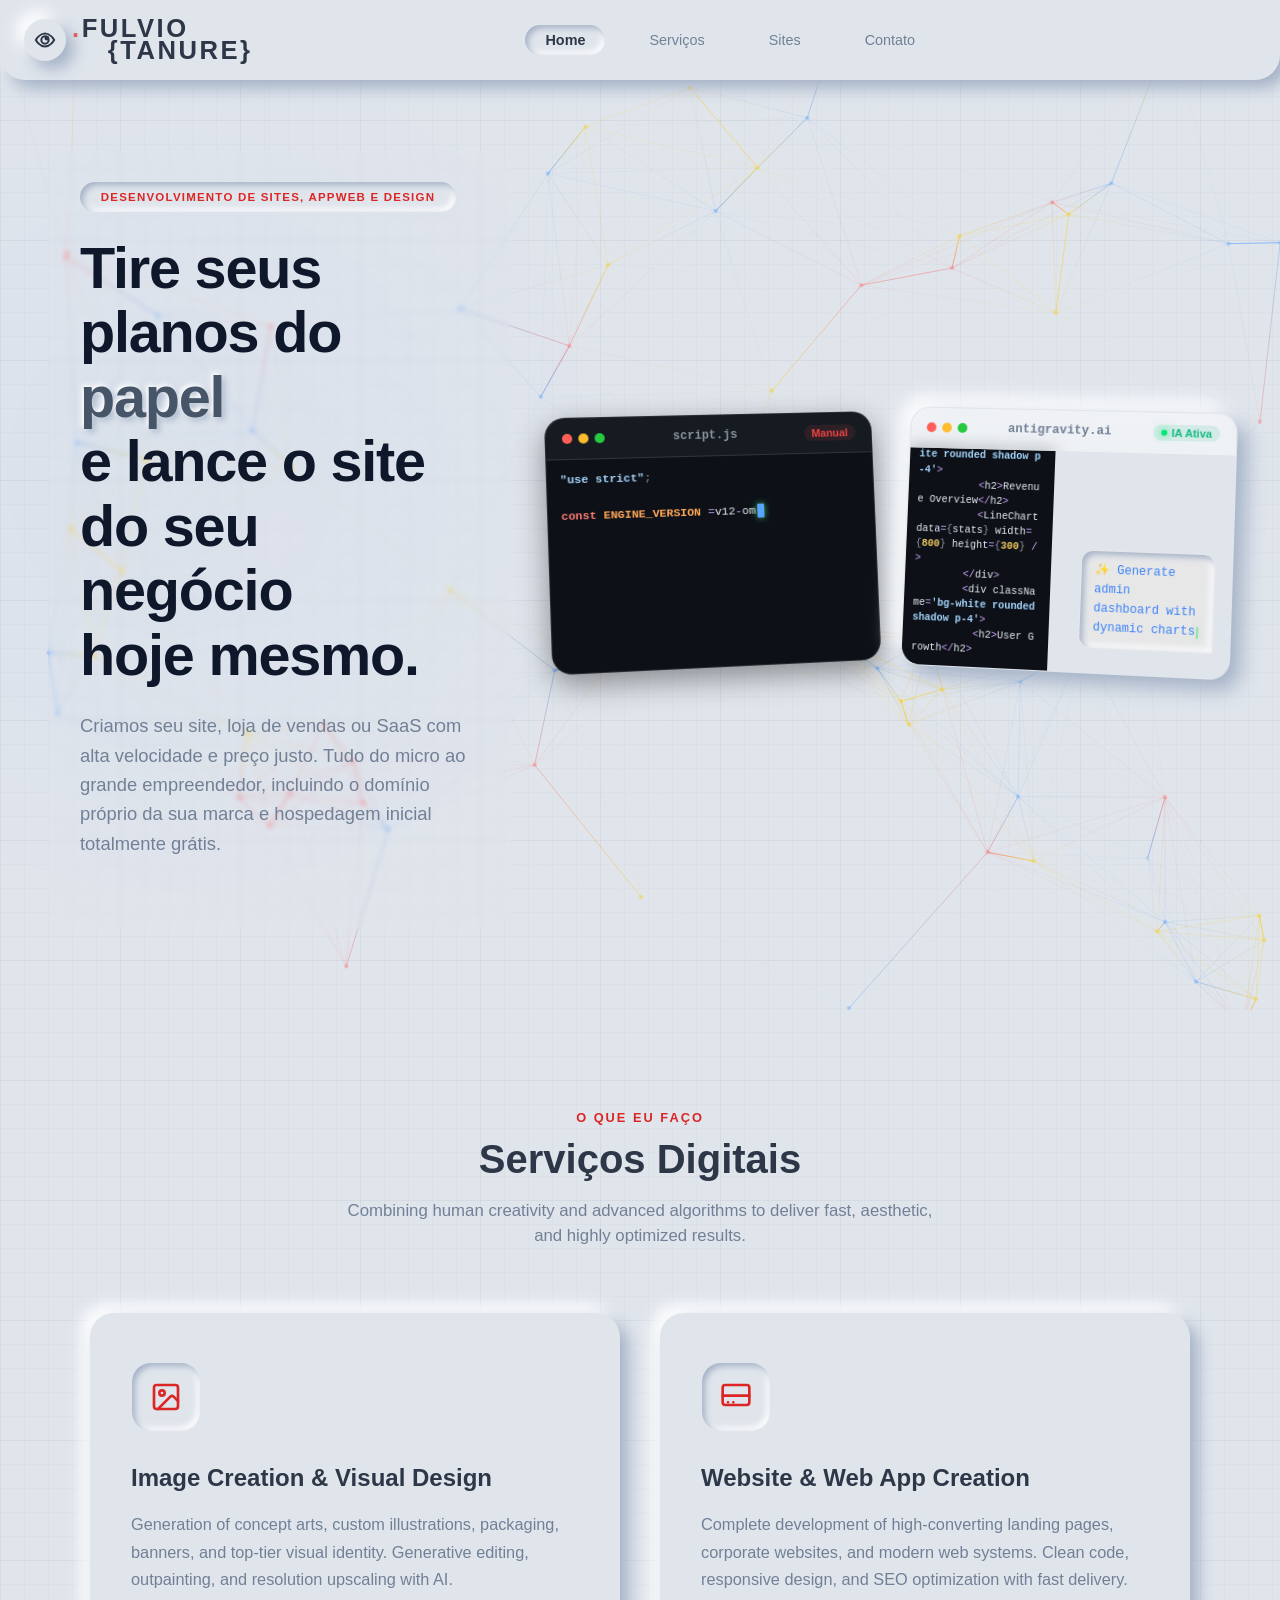
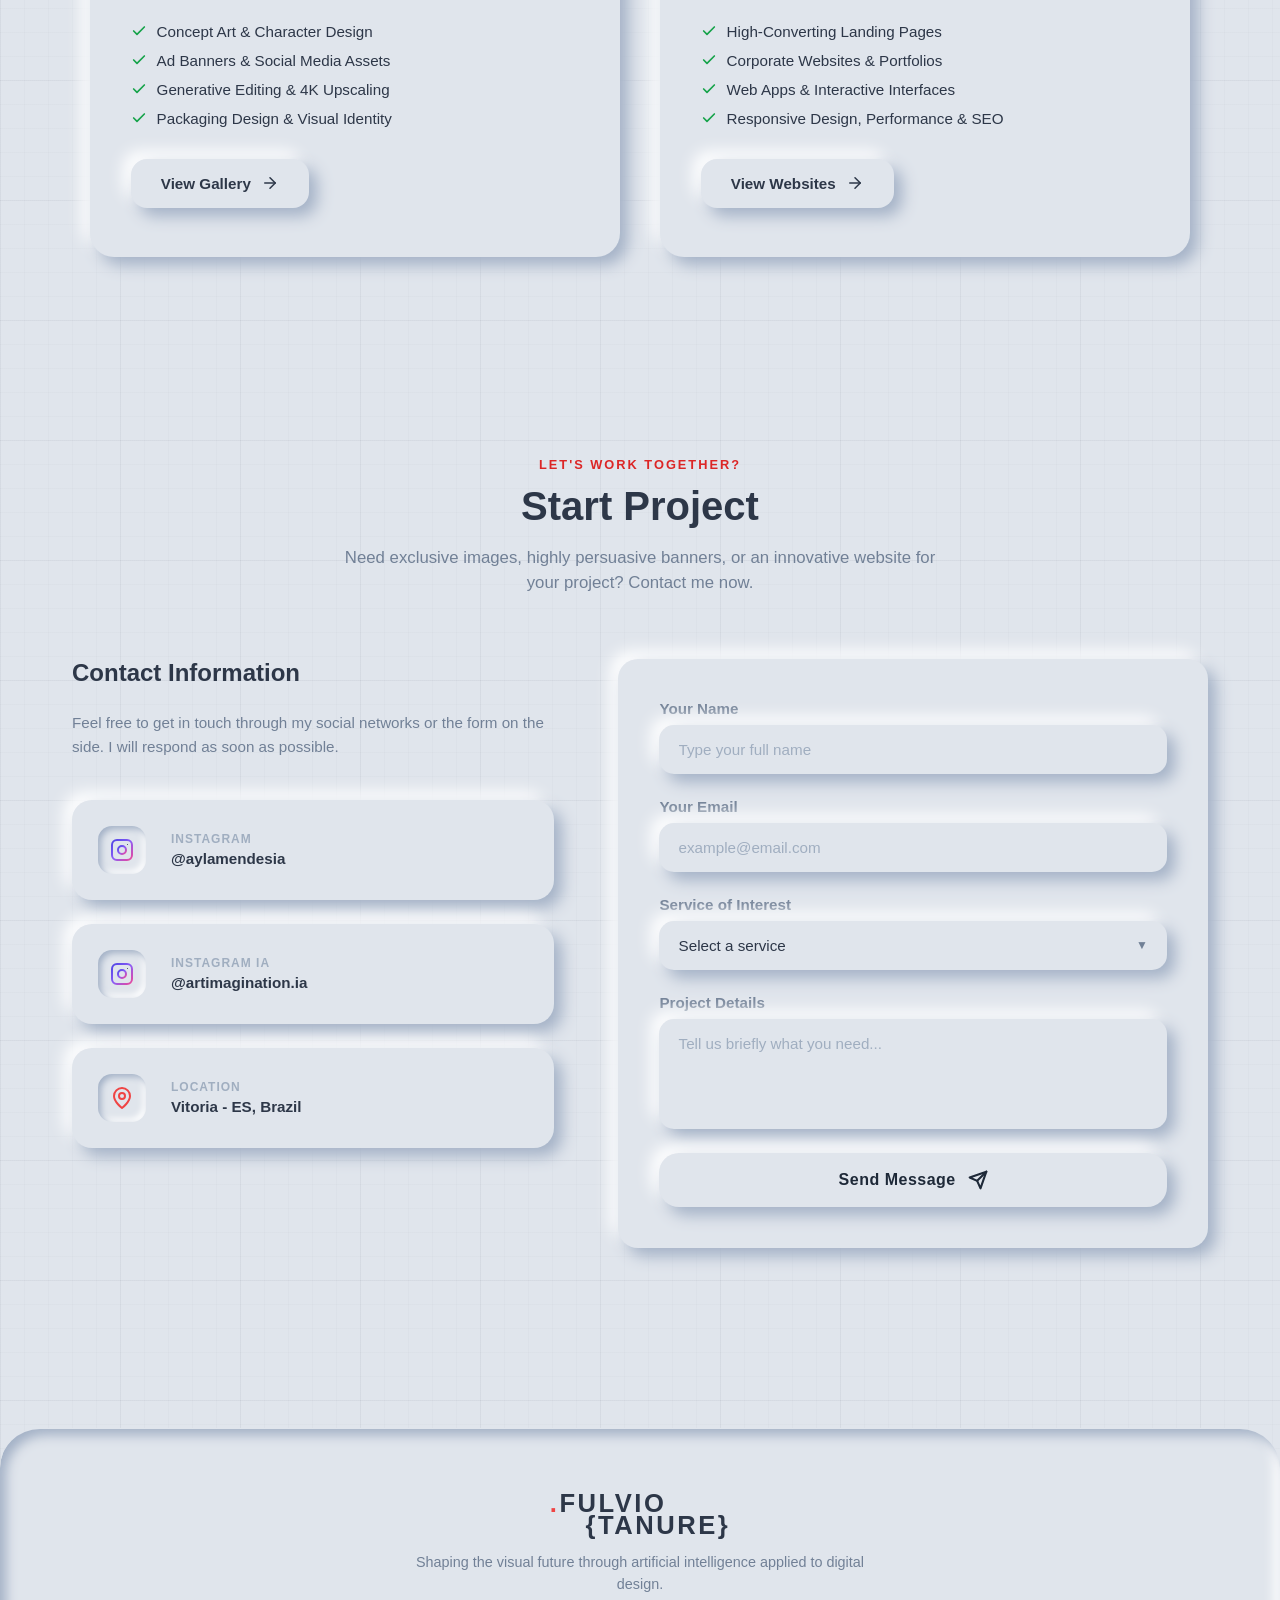
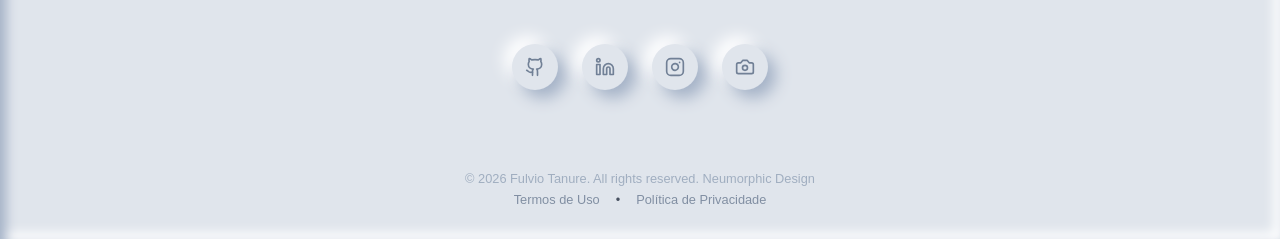
==== commit 7499855a: "feat(routing): update URLs to clean paths /fotografia and /wmacro" ====
--- a/index.html
+++ b/index.html
@@ -120,8 +120,8 @@
                         Sites
                     </a>
                     <div class="nav-dropdown-menu">
-                        <a href="PAGINAS/SITE_WMACRO/index.html" class="nav-dropdown-item">WMacro</a>
-                        <a href="PAGINAS/SITE_FOTO/index.html" class="nav-dropdown-item">Fotografia</a>
+                        <a href="/wmacro" class="nav-dropdown-item">WMacro</a>
+                        <a href="/fotografia" class="nav-dropdown-item">Fotografia</a>
                     </div>
                 </div>
                 <a href="#contact" class="nav-link">Contato</a>
@@ -549,7 +549,7 @@
                             <line x1="17.5" x2="17.51" y1="6.5" y2="6.5" />
                         </svg>
                     </a>
-                    <a href="PAGINAS/SITE_FOTO/index.html" class="social-icon btn-neu"
+                    <a href="/fotografia" class="social-icon btn-neu"
                         aria-label="Portfólio de Fotografia" title="Ver portfólio fotográfico">
                         <svg xmlns="http://www.w3.org/2000/svg" width="20" height="20" viewBox="0 0 24 24" fill="none"
                             stroke="currentColor" stroke-width="2" stroke-linecap="round" stroke-linejoin="round">
@@ -669,14 +669,14 @@
                     </button>
                 </div>
                 <div class="gallery-grid-3x2">
-                    <a href="PAGINAS/SITE_WMACRO/index.html" class="gallery-grid-item btn-neu"
+                    <a href="/wmacro" class="gallery-grid-item btn-neu"
                         style="text-decoration: none;">
                         <div class="gallery-item-img-wrap">
                             <img src="img/wmacro-dashboard.png" alt="WMacro Web Application" loading="lazy">
                         </div>
                         <h4 class="gallery-item-title" data-i18n="sites.wmacro">WMacro</h4>
                     </a>
-                    <a href="PAGINAS/SITE_FOTO/index.html" class="gallery-grid-item btn-neu"
+                    <a href="/fotografia" class="gallery-grid-item btn-neu"
                         style="text-decoration: none;">
                         <div class="gallery-item-img-wrap">
                             <img src="img/foto-portfolio.png" alt="Portfólio Fotografia" loading="lazy">
--- a/css/style.css
+++ b/css/style.css
@@ -692,125 +692,7 @@
     transform: scale(0) rotate(-90deg);
 }
 
-/* --- Language Selector --- */
-.lang-selector-wrapper {
-    position: relative;
-    display: inline-block;
-}
-
-.lang-btn {
-    display: flex;
-    align-items: center;
-    gap: 0.5rem;
-    padding: 0.5rem 0.85rem;
-    height: 40px;
-    border-radius: 20px;
-    font-family: var(--font-heading);
-    font-weight: 600;
-    font-size: 0.85rem;
-    color: var(--text-primary);
-    cursor: pointer;
-    background-color: var(--card-color);
-    border: 1px solid var(--glass-border);
-    box-shadow: var(--shadow-out-sm);
-    transition: all var(--transition-normal);
-}
-
-.lang-btn:hover {
-    transform: translateY(-2px);
-    box-shadow: var(--shadow-out);
-}
-
-.lang-btn:active, .lang-btn.active {
-    box-shadow: var(--shadow-in-sm);
-    transform: translateY(0);
-}
-
-.lang-dropdown {
-    position: absolute;
-    top: 50px;
-    right: 0;
-    width: 140px;
-    border-radius: 15px;
-    background-color: var(--glass-bg);
-    backdrop-filter: blur(15px);
-    -webkit-backdrop-filter: blur(15px);
-    box-shadow: var(--shadow-out);
-    border: 1px solid var(--glass-border);
-    display: flex;
-    flex-direction: column;
-    padding: 0.5rem;
-    gap: 0.25rem;
-    opacity: 0;
-    visibility: hidden;
-    transform: translateY(-10px);
-    transition: opacity var(--transition-normal), transform var(--transition-normal), visibility var(--transition-normal);
-    z-index: 200;
-}
-
-.lang-dropdown.show {
-    opacity: 1;
-    visibility: visible;
-    transform: translateY(0);
-}
-
-.lang-dropdown-item {
-    display: flex;
-    align-items: center;
-    gap: 0.5rem;
-    padding: 0.5rem 0.75rem;
-    border: none;
-    background: transparent;
-    font-family: var(--font-heading);
-    font-size: 0.85rem;
-    font-weight: 500;
-    color: var(--text-secondary);
-    cursor: pointer;
-    border-radius: 10px;
-    text-align: left;
-    width: 100%;
-    transition: all var(--transition-fast);
-}
-
-.lang-dropdown-item:hover {
-    color: var(--text-primary);
-    background-color: rgba(255, 255, 255, 0.05);
-    box-shadow: var(--shadow-in-sm);
-}
-
-body.light-theme .lang-dropdown-item:hover {
-    background-color: rgba(0, 0, 0, 0.03);
-}
-
-.lang-dropdown-item.active {
-    color: var(--accent-purple);
-    font-weight: 700;
-    box-shadow: var(--shadow-in-sm);
-}
-
-body.light-theme .lang-dropdown-item.active {
-    color: var(--accent-indigo);
-}
-
-.lang-flag, .dropdown-flag {
-    display: inline-flex;
-    align-items: center;
-    justify-content: center;
-    width: 20px;
-    height: 14px;
-    line-height: 1;
-    border-radius: 3px;
-    overflow: hidden;
-    box-shadow: 0 1px 3px rgba(0, 0, 0, 0.25);
-    flex-shrink: 0;
-}
-
-.flag-icon {
-    width: 100%;
-    height: 100%;
-    object-fit: cover;
-    display: block;
-}
+
 
 /* --- Mobile Toggle Hamburger --- */
 .mobile-toggle {
@@ -1205,17 +1087,7 @@
         height: 18px;
     }
 
-    .lang-btn {
-        height: 36px;
-        padding: 0.4rem 0.6rem;
-        font-size: 0.75rem;
-        border-radius: 18px;
-    }
-
-    .lang-dropdown {
-        top: 44px;
-        width: 120px;
-    }
+
 
     /* Enforce high contrast for debossed button on mobile */
     .btn-creations .btn-text {
